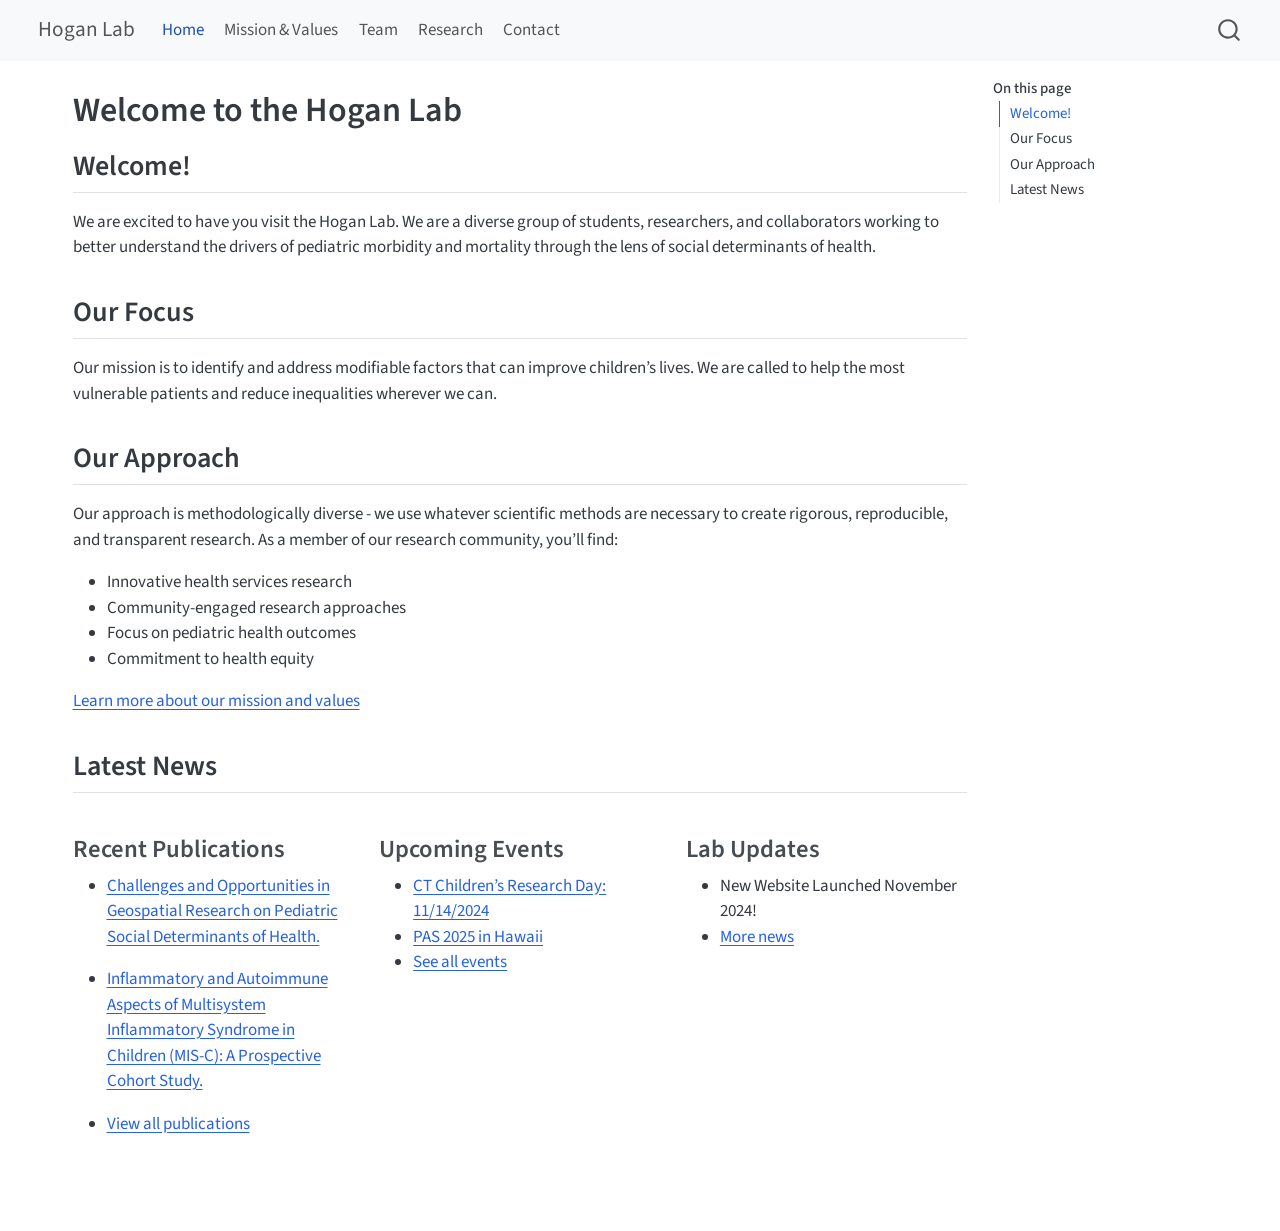
==== index.html @ 8a7f6b46 "added updated files" ====
<!DOCTYPE html>
<html xmlns="http://www.w3.org/1999/xhtml" lang="en" xml:lang="en"><head>

<meta charset="utf-8">
<meta name="generator" content="quarto-1.4.551">

<meta name="viewport" content="width=device-width, initial-scale=1.0, user-scalable=yes">


<title>Hogan Lab - Welcome to the Hogan Lab</title>
<style>
code{white-space: pre-wrap;}
span.smallcaps{font-variant: small-caps;}
div.columns{display: flex; gap: min(4vw, 1.5em);}
div.column{flex: auto; overflow-x: auto;}
div.hanging-indent{margin-left: 1.5em; text-indent: -1.5em;}
ul.task-list{list-style: none;}
ul.task-list li input[type="checkbox"] {
  width: 0.8em;
  margin: 0 0.8em 0.2em -1em; /* quarto-specific, see https://github.com/quarto-dev/quarto-cli/issues/4556 */ 
  vertical-align: middle;
}
</style>


<script src="site_libs/quarto-nav/quarto-nav.js"></script>
<script src="site_libs/quarto-nav/headroom.min.js"></script>
<script src="site_libs/clipboard/clipboard.min.js"></script>
<script src="site_libs/quarto-search/autocomplete.umd.js"></script>
<script src="site_libs/quarto-search/fuse.min.js"></script>
<script src="site_libs/quarto-search/quarto-search.js"></script>
<meta name="quarto:offset" content="./">
<script src="site_libs/quarto-html/quarto.js"></script>
<script src="site_libs/quarto-html/popper.min.js"></script>
<script src="site_libs/quarto-html/tippy.umd.min.js"></script>
<script src="site_libs/quarto-html/anchor.min.js"></script>
<link href="site_libs/quarto-html/tippy.css" rel="stylesheet">
<link href="site_libs/quarto-html/quarto-syntax-highlighting.css" rel="stylesheet" id="quarto-text-highlighting-styles">
<script src="site_libs/bootstrap/bootstrap.min.js"></script>
<link href="site_libs/bootstrap/bootstrap-icons.css" rel="stylesheet">
<link href="site_libs/bootstrap/bootstrap.min.css" rel="stylesheet" id="quarto-bootstrap" data-mode="light">
<script id="quarto-search-options" type="application/json">{
  "location": "navbar",
  "copy-button": false,
  "collapse-after": 3,
  "panel-placement": "end",
  "type": "overlay",
  "limit": 50,
  "keyboard-shortcut": [
    "f",
    "/",
    "s"
  ],
  "show-item-context": false,
  "language": {
    "search-no-results-text": "No results",
    "search-matching-documents-text": "matching documents",
    "search-copy-link-title": "Copy link to search",
    "search-hide-matches-text": "Hide additional matches",
    "search-more-match-text": "more match in this document",
    "search-more-matches-text": "more matches in this document",
    "search-clear-button-title": "Clear",
    "search-text-placeholder": "",
    "search-detached-cancel-button-title": "Cancel",
    "search-submit-button-title": "Submit",
    "search-label": "Search"
  }
}</script>


<link rel="stylesheet" href="styles.css">
</head>

<body class="nav-fixed">

<div id="quarto-search-results"></div>
  <header id="quarto-header" class="headroom fixed-top">
    <nav class="navbar navbar-expand-lg " data-bs-theme="dark">
      <div class="navbar-container container-fluid">
      <div class="navbar-brand-container mx-auto">
    <a href="./index.html" class="navbar-brand navbar-brand-logo">
    <img src="./images/logo.png" alt="" class="navbar-logo">
    </a>
    <a class="navbar-brand" href="./index.html">
    <span class="navbar-title">Hogan Lab</span>
    </a>
  </div>
            <div id="quarto-search" class="" title="Search"></div>
          <button class="navbar-toggler" type="button" data-bs-toggle="collapse" data-bs-target="#navbarCollapse" aria-controls="navbarCollapse" aria-expanded="false" aria-label="Toggle navigation" onclick="if (window.quartoToggleHeadroom) { window.quartoToggleHeadroom(); }">
  <span class="navbar-toggler-icon"></span>
</button>
          <div class="collapse navbar-collapse" id="navbarCollapse">
            <ul class="navbar-nav navbar-nav-scroll me-auto">
  <li class="nav-item">
    <a class="nav-link active" href="./index.html" aria-current="page"> 
<span class="menu-text">Home</span></a>
  </li>  
  <li class="nav-item">
    <a class="nav-link" href="./mission.html"> 
<span class="menu-text">Mission &amp; Values</span></a>
  </li>  
  <li class="nav-item">
    <a class="nav-link" href="./team.html"> 
<span class="menu-text">Team</span></a>
  </li>  
  <li class="nav-item">
    <a class="nav-link" href="./research.html"> 
<span class="menu-text">Research</span></a>
  </li>  
  <li class="nav-item">
    <a class="nav-link" href="./contact.html"> 
<span class="menu-text">Contact</span></a>
  </li>  
</ul>
          </div> <!-- /navcollapse -->
          <div class="quarto-navbar-tools">
</div>
      </div> <!-- /container-fluid -->
    </nav>
</header>
<!-- content -->
<div id="quarto-content" class="quarto-container page-columns page-rows-contents page-layout-full page-navbar">
<!-- sidebar -->
<!-- margin-sidebar -->
    <div id="quarto-margin-sidebar" class="sidebar margin-sidebar">
        <nav id="TOC" role="doc-toc" class="toc-active">
    <h2 id="toc-title">On this page</h2>
   
  <ul>
  <li><a href="#welcome" id="toc-welcome" class="nav-link active" data-scroll-target="#welcome">Welcome!</a></li>
  <li><a href="#our-focus" id="toc-our-focus" class="nav-link" data-scroll-target="#our-focus">Our Focus</a></li>
  <li><a href="#our-approach" id="toc-our-approach" class="nav-link" data-scroll-target="#our-approach">Our Approach</a></li>
  <li><a href="#latest-news" id="toc-latest-news" class="nav-link" data-scroll-target="#latest-news">Latest News</a></li>
  </ul>
</nav>
    </div>
<!-- main -->
<main class="content column-page-left" id="quarto-document-content">

<header id="title-block-header" class="quarto-title-block default">
<div class="quarto-title">
<h1 class="title">Welcome to the Hogan Lab</h1>
</div>



<div class="quarto-title-meta column-page-left">

    
  
    
  </div>
  


</header>


<section id="welcome" class="level2">
<h2 class="anchored" data-anchor-id="welcome">Welcome!</h2>
<p>We are excited to have you visit the Hogan Lab. We are a diverse group of students, researchers, and collaborators working to better understand the drivers of pediatric morbidity and mortality through the lens of social determinants of health.</p>
</section>
<section id="our-focus" class="level2">
<h2 class="anchored" data-anchor-id="our-focus">Our Focus</h2>
<p>Our mission is to identify and address modifiable factors that can improve children’s lives. We are called to help the most vulnerable patients and reduce inequalities wherever we can.</p>
</section>
<section id="our-approach" class="level2">
<h2 class="anchored" data-anchor-id="our-approach">Our Approach</h2>
<p>Our approach is methodologically diverse - we use whatever scientific methods are necessary to create rigorous, reproducible, and transparent research. As a member of our research community, you’ll find:</p>
<ul>
<li>Innovative health services research</li>
<li>Community-engaged research approaches</li>
<li>Focus on pediatric health outcomes</li>
<li>Commitment to health equity</li>
</ul>
<p><a href="./mission.html">Learn more about our mission and values</a></p>
</section>
<section id="latest-news" class="level2">
<h2 class="anchored" data-anchor-id="latest-news">Latest News</h2>
<div class="grid">
<section id="recent-publications" class="level3 g-col-4">
<h3 class="anchored" data-anchor-id="recent-publications">Recent Publications</h3>
<ul>
<li><p><a href="https://pubmed.ncbi.nlm.nih.gov/37455668/">Challenges and Opportunities in Geospatial Research on Pediatric Social Determinants of Health.</a></p></li>
<li><p><a href="https://pubmed.ncbi.nlm.nih.gov/38932242/">Inflammatory and Autoimmune Aspects of Multisystem Inflammatory Syndrome in Children (MIS-C): A Prospective Cohort Study.</a></p></li>
<li><p><a href="./publications.html">View all publications</a></p></li>
</ul>
</section>
<section id="upcoming-events" class="level3 g-col-4">
<h3 class="anchored" data-anchor-id="upcoming-events">Upcoming Events</h3>
<ul>
<li><a href="https://www.connecticutchildrens.org/research-and-innovation/research-institute/connecticut-childrens-research-symposium">CT Children’s Research Day: 11/14/2024</a></li>
<li><a href="https://www.pas-meeting.org/2025-meeting/">PAS 2025 in Hawaii</a></li>
<li><a href="events.qmd">See all events</a></li>
</ul>
</section>
<section id="lab-updates" class="level3 g-col-4">
<h3 class="anchored" data-anchor-id="lab-updates">Lab Updates</h3>
<ul>
<li>New Website Launched November 2024!</li>
<li><a href="news.qmd">More news</a></li>
</ul>
</section>
</div>


</section>

</main> <!-- /main -->
<script id="quarto-html-after-body" type="application/javascript">
window.document.addEventListener("DOMContentLoaded", function (event) {
  const toggleBodyColorMode = (bsSheetEl) => {
    const mode = bsSheetEl.getAttribute("data-mode");
    const bodyEl = window.document.querySelector("body");
    if (mode === "dark") {
      bodyEl.classList.add("quarto-dark");
      bodyEl.classList.remove("quarto-light");
    } else {
      bodyEl.classList.add("quarto-light");
      bodyEl.classList.remove("quarto-dark");
    }
  }
  const toggleBodyColorPrimary = () => {
    const bsSheetEl = window.document.querySelector("link#quarto-bootstrap");
    if (bsSheetEl) {
      toggleBodyColorMode(bsSheetEl);
    }
  }
  toggleBodyColorPrimary();  
  const icon = "";
  const anchorJS = new window.AnchorJS();
  anchorJS.options = {
    placement: 'right',
    icon: icon
  };
  anchorJS.add('.anchored');
  const isCodeAnnotation = (el) => {
    for (const clz of el.classList) {
      if (clz.startsWith('code-annotation-')) {                     
        return true;
      }
    }
    return false;
  }
  const clipboard = new window.ClipboardJS('.code-copy-button', {
    text: function(trigger) {
      const codeEl = trigger.previousElementSibling.cloneNode(true);
      for (const childEl of codeEl.children) {
        if (isCodeAnnotation(childEl)) {
          childEl.remove();
        }
      }
      return codeEl.innerText;
    }
  });
  clipboard.on('success', function(e) {
    // button target
    const button = e.trigger;
    // don't keep focus
    button.blur();
    // flash "checked"
    button.classList.add('code-copy-button-checked');
    var currentTitle = button.getAttribute("title");
    button.setAttribute("title", "Copied!");
    let tooltip;
    if (window.bootstrap) {
      button.setAttribute("data-bs-toggle", "tooltip");
      button.setAttribute("data-bs-placement", "left");
      button.setAttribute("data-bs-title", "Copied!");
      tooltip = new bootstrap.Tooltip(button, 
        { trigger: "manual", 
          customClass: "code-copy-button-tooltip",
          offset: [0, -8]});
      tooltip.show();    
    }
    setTimeout(function() {
      if (tooltip) {
        tooltip.hide();
        button.removeAttribute("data-bs-title");
        button.removeAttribute("data-bs-toggle");
        button.removeAttribute("data-bs-placement");
      }
      button.setAttribute("title", currentTitle);
      button.classList.remove('code-copy-button-checked');
    }, 1000);
    // clear code selection
    e.clearSelection();
  });
    var localhostRegex = new RegExp(/^(?:http|https):\/\/localhost\:?[0-9]*\//);
    var mailtoRegex = new RegExp(/^mailto:/);
      var filterRegex = new RegExp('/' + window.location.host + '/');
    var isInternal = (href) => {
        return filterRegex.test(href) || localhostRegex.test(href) || mailtoRegex.test(href);
    }
    // Inspect non-navigation links and adorn them if external
 	var links = window.document.querySelectorAll('a[href]:not(.nav-link):not(.navbar-brand):not(.toc-action):not(.sidebar-link):not(.sidebar-item-toggle):not(.pagination-link):not(.no-external):not([aria-hidden]):not(.dropdown-item):not(.quarto-navigation-tool)');
    for (var i=0; i<links.length; i++) {
      const link = links[i];
      if (!isInternal(link.href)) {
        // undo the damage that might have been done by quarto-nav.js in the case of
        // links that we want to consider external
        if (link.dataset.originalHref !== undefined) {
          link.href = link.dataset.originalHref;
        }
      }
    }
  function tippyHover(el, contentFn, onTriggerFn, onUntriggerFn) {
    const config = {
      allowHTML: true,
      maxWidth: 500,
      delay: 100,
      arrow: false,
      appendTo: function(el) {
          return el.parentElement;
      },
      interactive: true,
      interactiveBorder: 10,
      theme: 'quarto',
      placement: 'bottom-start',
    };
    if (contentFn) {
      config.content = contentFn;
    }
    if (onTriggerFn) {
      config.onTrigger = onTriggerFn;
    }
    if (onUntriggerFn) {
      config.onUntrigger = onUntriggerFn;
    }
    window.tippy(el, config); 
  }
  const noterefs = window.document.querySelectorAll('a[role="doc-noteref"]');
  for (var i=0; i<noterefs.length; i++) {
    const ref = noterefs[i];
    tippyHover(ref, function() {
      // use id or data attribute instead here
      let href = ref.getAttribute('data-footnote-href') || ref.getAttribute('href');
      try { href = new URL(href).hash; } catch {}
      const id = href.replace(/^#\/?/, "");
      const note = window.document.getElementById(id);
      if (note) {
        return note.innerHTML;
      } else {
        return "";
      }
    });
  }
  const xrefs = window.document.querySelectorAll('a.quarto-xref');
  const processXRef = (id, note) => {
    // Strip column container classes
    const stripColumnClz = (el) => {
      el.classList.remove("page-full", "page-columns");
      if (el.children) {
        for (const child of el.children) {
          stripColumnClz(child);
        }
      }
    }
    stripColumnClz(note)
    if (id === null || id.startsWith('sec-')) {
      // Special case sections, only their first couple elements
      const container = document.createElement("div");
      if (note.children && note.children.length > 2) {
        container.appendChild(note.children[0].cloneNode(true));
        for (let i = 1; i < note.children.length; i++) {
          const child = note.children[i];
          if (child.tagName === "P" && child.innerText === "") {
            continue;
          } else {
            container.appendChild(child.cloneNode(true));
            break;
          }
        }
        if (window.Quarto?.typesetMath) {
          window.Quarto.typesetMath(container);
        }
        return container.innerHTML
      } else {
        if (window.Quarto?.typesetMath) {
          window.Quarto.typesetMath(note);
        }
        return note.innerHTML;
      }
    } else {
      // Remove any anchor links if they are present
      const anchorLink = note.querySelector('a.anchorjs-link');
      if (anchorLink) {
        anchorLink.remove();
      }
      if (window.Quarto?.typesetMath) {
        window.Quarto.typesetMath(note);
      }
      // TODO in 1.5, we should make sure this works without a callout special case
      if (note.classList.contains("callout")) {
        return note.outerHTML;
      } else {
        return note.innerHTML;
      }
    }
  }
  for (var i=0; i<xrefs.length; i++) {
    const xref = xrefs[i];
    tippyHover(xref, undefined, function(instance) {
      instance.disable();
      let url = xref.getAttribute('href');
      let hash = undefined; 
      if (url.startsWith('#')) {
        hash = url;
      } else {
        try { hash = new URL(url).hash; } catch {}
      }
      if (hash) {
        const id = hash.replace(/^#\/?/, "");
        const note = window.document.getElementById(id);
        if (note !== null) {
          try {
            const html = processXRef(id, note.cloneNode(true));
            instance.setContent(html);
          } finally {
            instance.enable();
            instance.show();
          }
        } else {
          // See if we can fetch this
          fetch(url.split('#')[0])
          .then(res => res.text())
          .then(html => {
            const parser = new DOMParser();
            const htmlDoc = parser.parseFromString(html, "text/html");
            const note = htmlDoc.getElementById(id);
            if (note !== null) {
              const html = processXRef(id, note);
              instance.setContent(html);
            } 
          }).finally(() => {
            instance.enable();
            instance.show();
          });
        }
      } else {
        // See if we can fetch a full url (with no hash to target)
        // This is a special case and we should probably do some content thinning / targeting
        fetch(url)
        .then(res => res.text())
        .then(html => {
          const parser = new DOMParser();
          const htmlDoc = parser.parseFromString(html, "text/html");
          const note = htmlDoc.querySelector('main.content');
          if (note !== null) {
            // This should only happen for chapter cross references
            // (since there is no id in the URL)
            // remove the first header
            if (note.children.length > 0 && note.children[0].tagName === "HEADER") {
              note.children[0].remove();
            }
            const html = processXRef(null, note);
            instance.setContent(html);
          } 
        }).finally(() => {
          instance.enable();
          instance.show();
        });
      }
    }, function(instance) {
    });
  }
      let selectedAnnoteEl;
      const selectorForAnnotation = ( cell, annotation) => {
        let cellAttr = 'data-code-cell="' + cell + '"';
        let lineAttr = 'data-code-annotation="' +  annotation + '"';
        const selector = 'span[' + cellAttr + '][' + lineAttr + ']';
        return selector;
      }
      const selectCodeLines = (annoteEl) => {
        const doc = window.document;
        const targetCell = annoteEl.getAttribute("data-target-cell");
        const targetAnnotation = annoteEl.getAttribute("data-target-annotation");
        const annoteSpan = window.document.querySelector(selectorForAnnotation(targetCell, targetAnnotation));
        const lines = annoteSpan.getAttribute("data-code-lines").split(",");
        const lineIds = lines.map((line) => {
          return targetCell + "-" + line;
        })
        let top = null;
        let height = null;
        let parent = null;
        if (lineIds.length > 0) {
            //compute the position of the single el (top and bottom and make a div)
            const el = window.document.getElementById(lineIds[0]);
            top = el.offsetTop;
            height = el.offsetHeight;
            parent = el.parentElement.parentElement;
          if (lineIds.length > 1) {
            const lastEl = window.document.getElementById(lineIds[lineIds.length - 1]);
            const bottom = lastEl.offsetTop + lastEl.offsetHeight;
            height = bottom - top;
          }
          if (top !== null && height !== null && parent !== null) {
            // cook up a div (if necessary) and position it 
            let div = window.document.getElementById("code-annotation-line-highlight");
            if (div === null) {
              div = window.document.createElement("div");
              div.setAttribute("id", "code-annotation-line-highlight");
              div.style.position = 'absolute';
              parent.appendChild(div);
            }
            div.style.top = top - 2 + "px";
            div.style.height = height + 4 + "px";
            div.style.left = 0;
            let gutterDiv = window.document.getElementById("code-annotation-line-highlight-gutter");
            if (gutterDiv === null) {
              gutterDiv = window.document.createElement("div");
              gutterDiv.setAttribute("id", "code-annotation-line-highlight-gutter");
              gutterDiv.style.position = 'absolute';
              const codeCell = window.document.getElementById(targetCell);
              const gutter = codeCell.querySelector('.code-annotation-gutter');
              gutter.appendChild(gutterDiv);
            }
            gutterDiv.style.top = top - 2 + "px";
            gutterDiv.style.height = height + 4 + "px";
          }
          selectedAnnoteEl = annoteEl;
        }
      };
      const unselectCodeLines = () => {
        const elementsIds = ["code-annotation-line-highlight", "code-annotation-line-highlight-gutter"];
        elementsIds.forEach((elId) => {
          const div = window.document.getElementById(elId);
          if (div) {
            div.remove();
          }
        });
        selectedAnnoteEl = undefined;
      };
        // Handle positioning of the toggle
    window.addEventListener(
      "resize",
      throttle(() => {
        elRect = undefined;
        if (selectedAnnoteEl) {
          selectCodeLines(selectedAnnoteEl);
        }
      }, 10)
    );
    function throttle(fn, ms) {
    let throttle = false;
    let timer;
      return (...args) => {
        if(!throttle) { // first call gets through
            fn.apply(this, args);
            throttle = true;
        } else { // all the others get throttled
            if(timer) clearTimeout(timer); // cancel #2
            timer = setTimeout(() => {
              fn.apply(this, args);
              timer = throttle = false;
            }, ms);
        }
      };
    }
      // Attach click handler to the DT
      const annoteDls = window.document.querySelectorAll('dt[data-target-cell]');
      for (const annoteDlNode of annoteDls) {
        annoteDlNode.addEventListener('click', (event) => {
          const clickedEl = event.target;
          if (clickedEl !== selectedAnnoteEl) {
            unselectCodeLines();
            const activeEl = window.document.querySelector('dt[data-target-cell].code-annotation-active');
            if (activeEl) {
              activeEl.classList.remove('code-annotation-active');
            }
            selectCodeLines(clickedEl);
            clickedEl.classList.add('code-annotation-active');
          } else {
            // Unselect the line
            unselectCodeLines();
            clickedEl.classList.remove('code-annotation-active');
          }
        });
      }
  const findCites = (el) => {
    const parentEl = el.parentElement;
    if (parentEl) {
      const cites = parentEl.dataset.cites;
      if (cites) {
        return {
          el,
          cites: cites.split(' ')
        };
      } else {
        return findCites(el.parentElement)
      }
    } else {
      return undefined;
    }
  };
  var bibliorefs = window.document.querySelectorAll('a[role="doc-biblioref"]');
  for (var i=0; i<bibliorefs.length; i++) {
    const ref = bibliorefs[i];
    const citeInfo = findCites(ref);
    if (citeInfo) {
      tippyHover(citeInfo.el, function() {
        var popup = window.document.createElement('div');
        citeInfo.cites.forEach(function(cite) {
          var citeDiv = window.document.createElement('div');
          citeDiv.classList.add('hanging-indent');
          citeDiv.classList.add('csl-entry');
          var biblioDiv = window.document.getElementById('ref-' + cite);
          if (biblioDiv) {
            citeDiv.innerHTML = biblioDiv.innerHTML;
          }
          popup.appendChild(citeDiv);
        });
        return popup.innerHTML;
      });
    }
  }
});
</script>
</div> <!-- /content -->




</body></html>
---- site_libs/quarto-html/tippy.css ----
.tippy-box[data-animation=fade][data-state=hidden]{opacity:0}[data-tippy-root]{max-width:calc(100vw - 10px)}.tippy-box{position:relative;background-color:#333;color:#fff;border-radius:4px;font-size:14px;line-height:1.4;white-space:normal;outline:0;transition-property:transform,visibility,opacity}.tippy-box[data-placement^=top]>.tippy-arrow{bottom:0}.tippy-box[data-placement^=top]>.tippy-arrow:before{bottom:-7px;left:0;border-width:8px 8px 0;border-top-color:initial;transform-origin:center top}.tippy-box[data-placement^=bottom]>.tippy-arrow{top:0}.tippy-box[data-placement^=bottom]>.tippy-arrow:before{top:-7px;left:0;border-width:0 8px 8px;border-bottom-color:initial;transform-origin:center bottom}.tippy-box[data-placement^=left]>.tippy-arrow{right:0}.tippy-box[data-placement^=left]>.tippy-arrow:before{border-width:8px 0 8px 8px;border-left-color:initial;right:-7px;transform-origin:center left}.tippy-box[data-placement^=right]>.tippy-arrow{left:0}.tippy-box[data-placement^=right]>.tippy-arrow:before{left:-7px;border-width:8px 8px 8px 0;border-right-color:initial;transform-origin:center right}.tippy-box[data-inertia][data-state=visible]{transition-timing-function:cubic-bezier(.54,1.5,.38,1.11)}.tippy-arrow{width:16px;height:16px;color:#333}.tippy-arrow:before{content:"";position:absolute;border-color:transparent;border-style:solid}.tippy-content{position:relative;padding:5px 9px;z-index:1}
---- site_libs/quarto-html/quarto-syntax-highlighting.css ----
/* quarto syntax highlight colors */
:root {
  --quarto-hl-ot-color: #003B4F;
  --quarto-hl-at-color: #657422;
  --quarto-hl-ss-color: #20794D;
  --quarto-hl-an-color: #5E5E5E;
  --quarto-hl-fu-color: #4758AB;
  --quarto-hl-st-color: #20794D;
  --quarto-hl-cf-color: #003B4F;
  --quarto-hl-op-color: #5E5E5E;
  --quarto-hl-er-color: #AD0000;
  --quarto-hl-bn-color: #AD0000;
  --quarto-hl-al-color: #AD0000;
  --quarto-hl-va-color: #111111;
  --quarto-hl-bu-color: inherit;
  --quarto-hl-ex-color: inherit;
  --quarto-hl-pp-color: #AD0000;
  --quarto-hl-in-color: #5E5E5E;
  --quarto-hl-vs-color: #20794D;
  --quarto-hl-wa-color: #5E5E5E;
  --quarto-hl-do-color: #5E5E5E;
  --quarto-hl-im-color: #00769E;
  --quarto-hl-ch-color: #20794D;
  --quarto-hl-dt-color: #AD0000;
  --quarto-hl-fl-color: #AD0000;
  --quarto-hl-co-color: #5E5E5E;
  --quarto-hl-cv-color: #5E5E5E;
  --quarto-hl-cn-color: #8f5902;
  --quarto-hl-sc-color: #5E5E5E;
  --quarto-hl-dv-color: #AD0000;
  --quarto-hl-kw-color: #003B4F;
}

/* other quarto variables */
:root {
  --quarto-font-monospace: SFMono-Regular, Menlo, Monaco, Consolas, "Liberation Mono", "Courier New", monospace;
}

pre > code.sourceCode > span {
  color: #003B4F;
}

code span {
  color: #003B4F;
}

code.sourceCode > span {
  color: #003B4F;
}

div.sourceCode,
div.sourceCode pre.sourceCode {
  color: #003B4F;
}

code span.ot {
  color: #003B4F;
  font-style: inherit;
}

code span.at {
  color: #657422;
  font-style: inherit;
}

code span.ss {
  color: #20794D;
  font-style: inherit;
}

code span.an {
  color: #5E5E5E;
  font-style: inherit;
}

code span.fu {
  color: #4758AB;
  font-style: inherit;
}

code span.st {
  color: #20794D;
  font-style: inherit;
}

code span.cf {
  color: #003B4F;
  font-style: inherit;
}

code span.op {
  color: #5E5E5E;
  font-style: inherit;
}

code span.er {
  color: #AD0000;
  font-style: inherit;
}

code span.bn {
  color: #AD0000;
  font-style: inherit;
}

code span.al {
  color: #AD0000;
  font-style: inherit;
}

code span.va {
  color: #111111;
  font-style: inherit;
}

code span.bu {
  font-style: inherit;
}

code span.ex {
  font-style: inherit;
}

code span.pp {
  color: #AD0000;
  font-style: inherit;
}

code span.in {
  color: #5E5E5E;
  font-style: inherit;
}

code span.vs {
  color: #20794D;
  font-style: inherit;
}

code span.wa {
  color: #5E5E5E;
  font-style: italic;
}

code span.do {
  color: #5E5E5E;
  font-style: italic;
}

code span.im {
  color: #00769E;
  font-style: inherit;
}

code span.ch {
  color: #20794D;
  font-style: inherit;
}

code span.dt {
  color: #AD0000;
  font-style: inherit;
}

code span.fl {
  color: #AD0000;
  font-style: inherit;
}

code span.co {
  color: #5E5E5E;
  font-style: inherit;
}

code span.cv {
  color: #5E5E5E;
  font-style: italic;
}

code span.cn {
  color: #8f5902;
  font-style: inherit;
}

code span.sc {
  color: #5E5E5E;
  font-style: inherit;
}

code span.dv {
  color: #AD0000;
  font-style: inherit;
}

code span.kw {
  color: #003B4F;
  font-style: inherit;
}

.prevent-inlining {
  content: "</";
}

/*# sourceMappingURL=debc5d5d77c3f9108843748ff7464032.css.map */
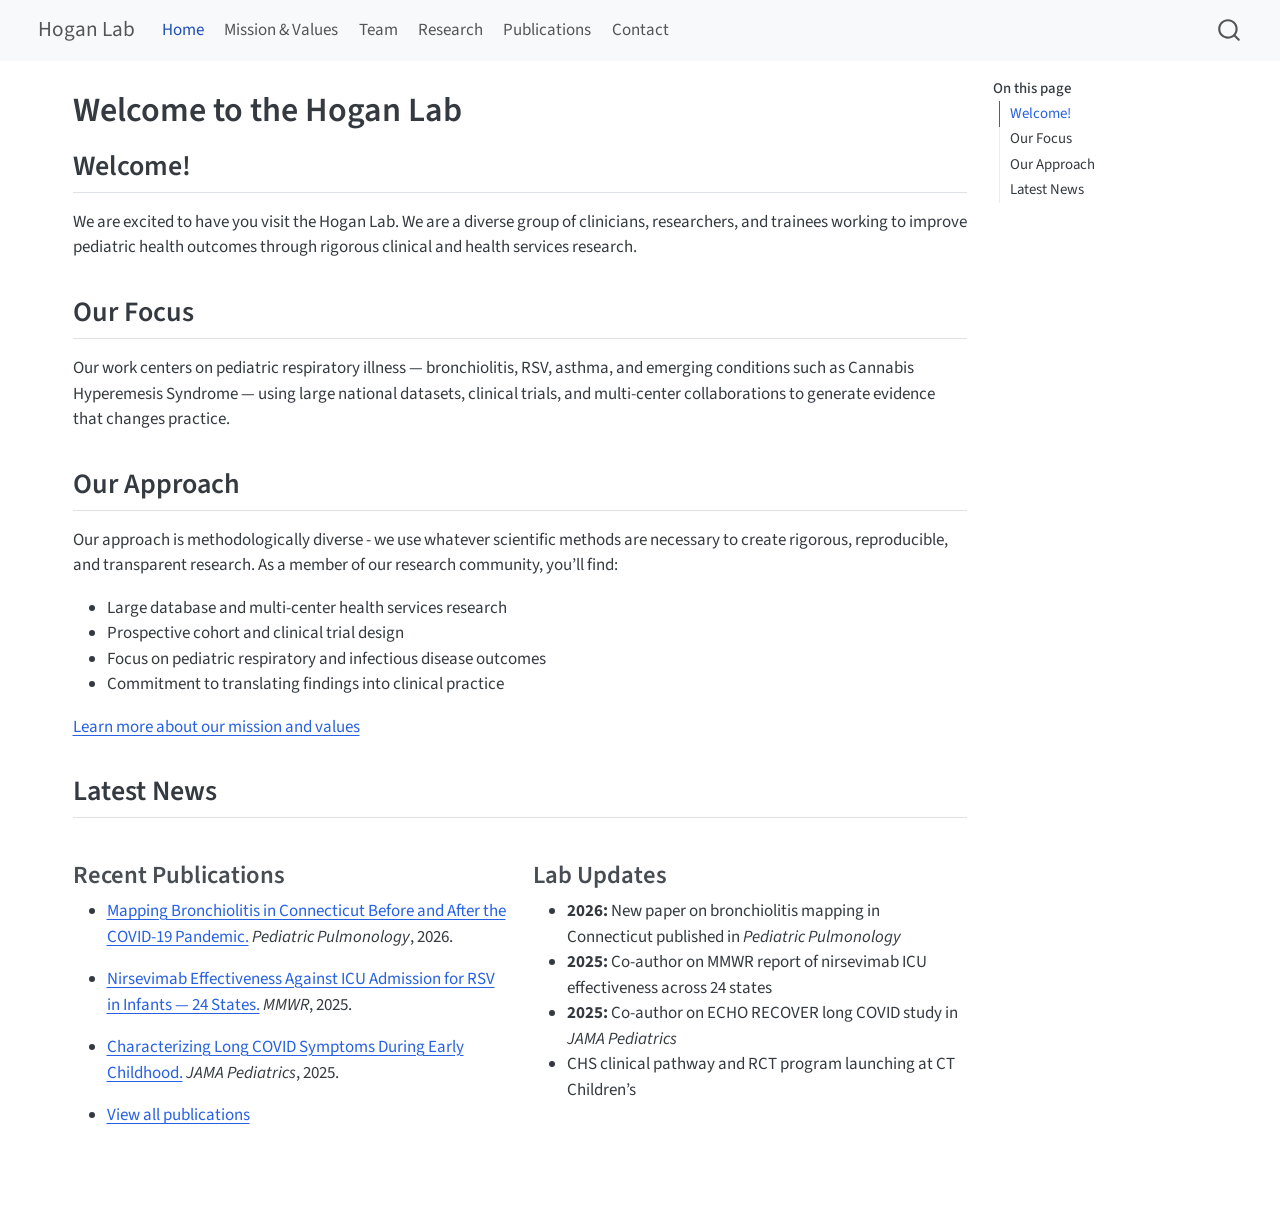
==== commit 3657a421: "Update site: scrub SDOH language, add 2025-2026 publications, add CHS research project Co-Authored-B" ====
--- a/index.html
+++ b/index.html
@@ -108,6 +108,10 @@
 <span class="menu-text">Research</span></a>
   </li>  
   <li class="nav-item">
+    <a class="nav-link" href="./publications.html"> 
+<span class="menu-text">Publications</span></a>
+  </li>  
+  <li class="nav-item">
     <a class="nav-link" href="./contact.html"> 
 <span class="menu-text">Contact</span></a>
   </li>  
@@ -158,47 +162,42 @@
 
 <section id="welcome" class="level2">
 <h2 class="anchored" data-anchor-id="welcome">Welcome!</h2>
-<p>We are excited to have you visit the Hogan Lab. We are a diverse group of students, researchers, and collaborators working to better understand the drivers of pediatric morbidity and mortality through the lens of social determinants of health.</p>
+<p>We are excited to have you visit the Hogan Lab. We are a diverse group of clinicians, researchers, and trainees working to improve pediatric health outcomes through rigorous clinical and health services research.</p>
 </section>
 <section id="our-focus" class="level2">
 <h2 class="anchored" data-anchor-id="our-focus">Our Focus</h2>
-<p>Our mission is to identify and address modifiable factors that can improve children’s lives. We are called to help the most vulnerable patients and reduce inequalities wherever we can.</p>
+<p>Our work centers on pediatric respiratory illness — bronchiolitis, RSV, asthma, and emerging conditions such as Cannabis Hyperemesis Syndrome — using large national datasets, clinical trials, and multi-center collaborations to generate evidence that changes practice.</p>
 </section>
 <section id="our-approach" class="level2">
 <h2 class="anchored" data-anchor-id="our-approach">Our Approach</h2>
 <p>Our approach is methodologically diverse - we use whatever scientific methods are necessary to create rigorous, reproducible, and transparent research. As a member of our research community, you’ll find:</p>
 <ul>
-<li>Innovative health services research</li>
-<li>Community-engaged research approaches</li>
-<li>Focus on pediatric health outcomes</li>
-<li>Commitment to health equity</li>
+<li>Large database and multi-center health services research</li>
+<li>Prospective cohort and clinical trial design</li>
+<li>Focus on pediatric respiratory and infectious disease outcomes</li>
+<li>Commitment to translating findings into clinical practice</li>
 </ul>
 <p><a href="./mission.html">Learn more about our mission and values</a></p>
 </section>
 <section id="latest-news" class="level2">
 <h2 class="anchored" data-anchor-id="latest-news">Latest News</h2>
 <div class="grid">
-<section id="recent-publications" class="level3 g-col-4">
+<section id="recent-publications" class="level3 g-col-6">
 <h3 class="anchored" data-anchor-id="recent-publications">Recent Publications</h3>
 <ul>
-<li><p><a href="https://pubmed.ncbi.nlm.nih.gov/37455668/">Challenges and Opportunities in Geospatial Research on Pediatric Social Determinants of Health.</a></p></li>
-<li><p><a href="https://pubmed.ncbi.nlm.nih.gov/38932242/">Inflammatory and Autoimmune Aspects of Multisystem Inflammatory Syndrome in Children (MIS-C): A Prospective Cohort Study.</a></p></li>
+<li><p><a href="https://doi.org/10.1002/ppul.71450">Mapping Bronchiolitis in Connecticut Before and After the COVID-19 Pandemic.</a> <em>Pediatric Pulmonology</em>, 2026.</p></li>
+<li><p><a href="https://pubmed.ncbi.nlm.nih.gov/41348586/">Nirsevimab Effectiveness Against ICU Admission for RSV in Infants — 24 States.</a> <em>MMWR</em>, 2025.</p></li>
+<li><p><a href="https://pubmed.ncbi.nlm.nih.gov/40554463/">Characterizing Long COVID Symptoms During Early Childhood.</a> <em>JAMA Pediatrics</em>, 2025.</p></li>
 <li><p><a href="./publications.html">View all publications</a></p></li>
 </ul>
 </section>
-<section id="upcoming-events" class="level3 g-col-4">
-<h3 class="anchored" data-anchor-id="upcoming-events">Upcoming Events</h3>
-<ul>
-<li><a href="https://www.connecticutchildrens.org/research-and-innovation/research-institute/connecticut-childrens-research-symposium">CT Children’s Research Day: 11/14/2024</a></li>
-<li><a href="https://www.pas-meeting.org/2025-meeting/">PAS 2025 in Hawaii</a></li>
-<li><a href="events.qmd">See all events</a></li>
-</ul>
-</section>
-<section id="lab-updates" class="level3 g-col-4">
+<section id="lab-updates" class="level3 g-col-6">
 <h3 class="anchored" data-anchor-id="lab-updates">Lab Updates</h3>
 <ul>
-<li>New Website Launched November 2024!</li>
-<li><a href="news.qmd">More news</a></li>
+<li><strong>2026:</strong> New paper on bronchiolitis mapping in Connecticut published in <em>Pediatric Pulmonology</em></li>
+<li><strong>2025:</strong> Co-author on MMWR report of nirsevimab ICU effectiveness across 24 states</li>
+<li><strong>2025:</strong> Co-author on ECHO RECOVER long COVID study in <em>JAMA Pediatrics</em></li>
+<li>CHS clinical pathway and RCT program launching at CT Children’s</li>
 </ul>
 </section>
 </div>
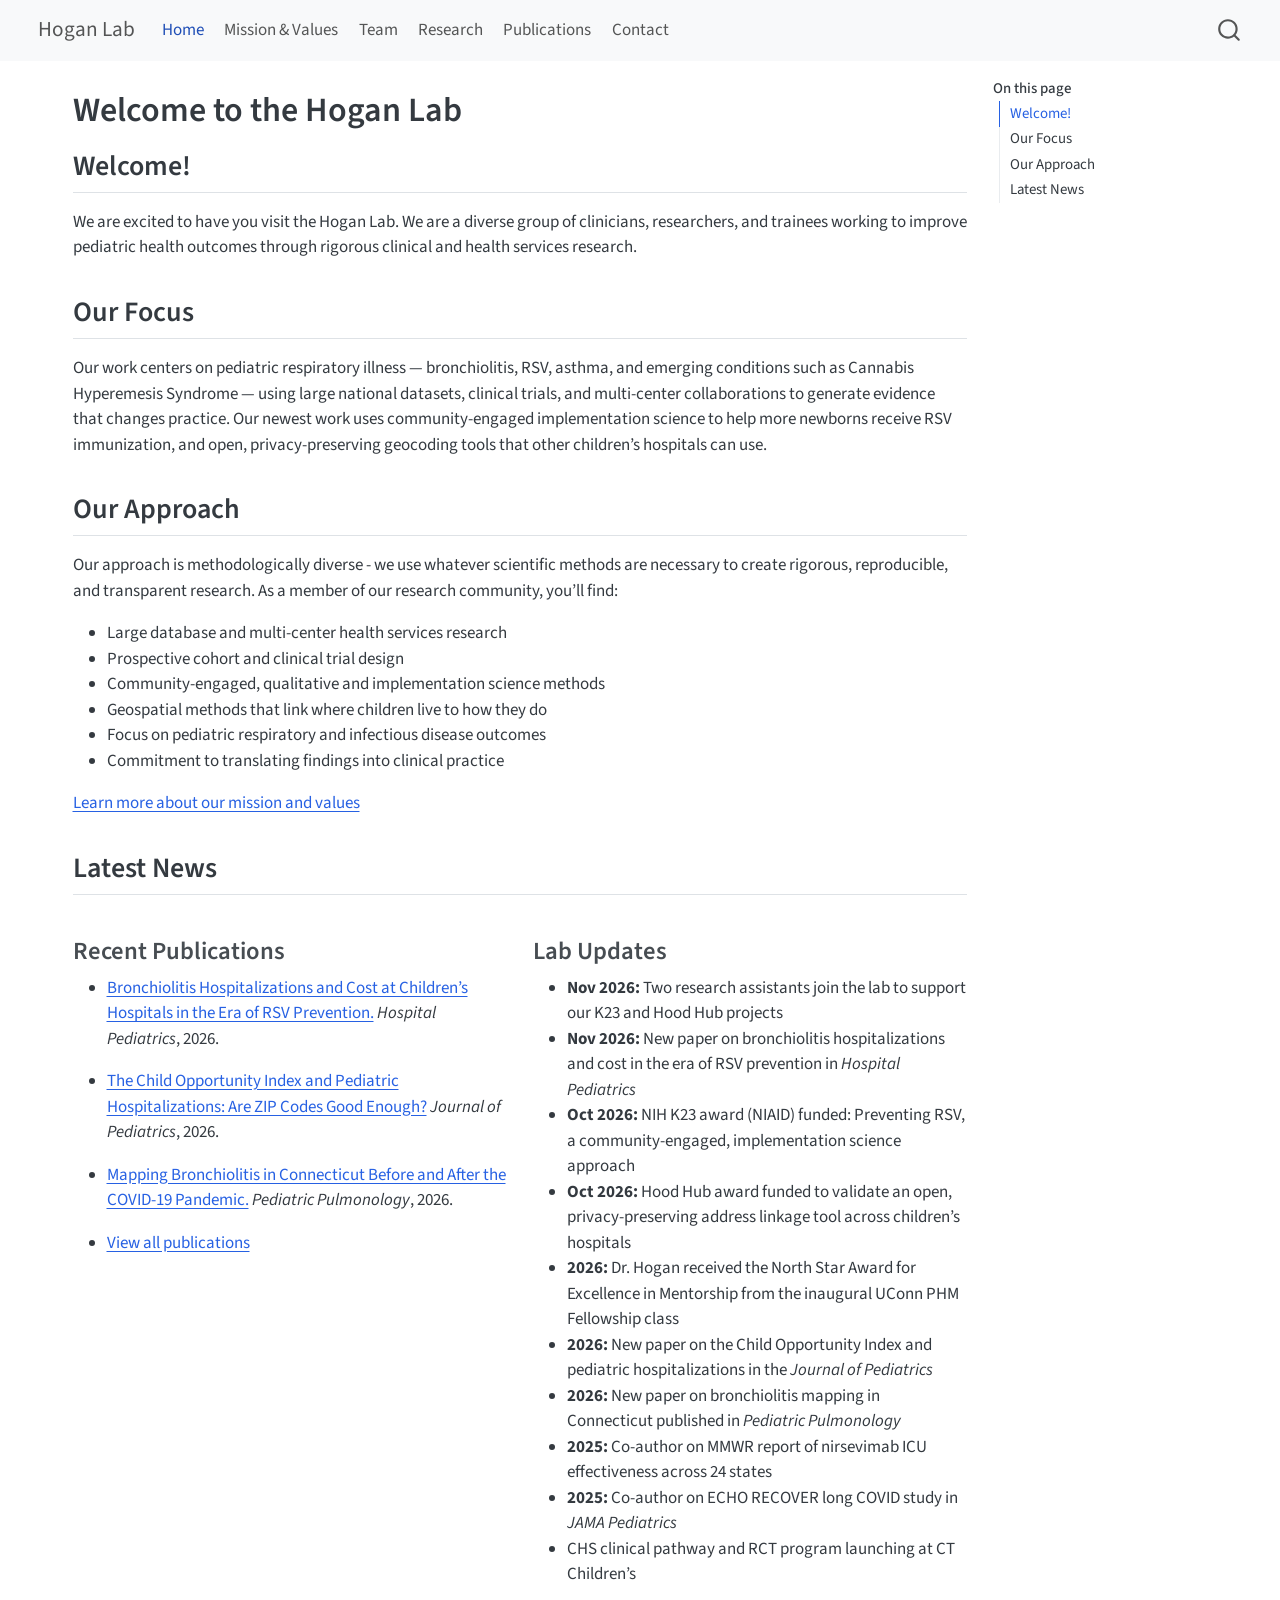
==== commit 1ed90678: "Update site for Nov 2026: new RAs, K23 and Hood Hub awards, 2026 publications Co-Authored-By: Claude" ====
--- a/index.html
+++ b/index.html
@@ -166,7 +166,7 @@
 </section>
 <section id="our-focus" class="level2">
 <h2 class="anchored" data-anchor-id="our-focus">Our Focus</h2>
-<p>Our work centers on pediatric respiratory illness — bronchiolitis, RSV, asthma, and emerging conditions such as Cannabis Hyperemesis Syndrome — using large national datasets, clinical trials, and multi-center collaborations to generate evidence that changes practice.</p>
+<p>Our work centers on pediatric respiratory illness — bronchiolitis, RSV, asthma, and emerging conditions such as Cannabis Hyperemesis Syndrome — using large national datasets, clinical trials, and multi-center collaborations to generate evidence that changes practice. Our newest work uses community-engaged implementation science to help more newborns receive RSV immunization, and open, privacy-preserving geocoding tools that other children’s hospitals can use.</p>
 </section>
 <section id="our-approach" class="level2">
 <h2 class="anchored" data-anchor-id="our-approach">Our Approach</h2>
@@ -174,6 +174,8 @@
 <ul>
 <li>Large database and multi-center health services research</li>
 <li>Prospective cohort and clinical trial design</li>
+<li>Community-engaged, qualitative and implementation science methods</li>
+<li>Geospatial methods that link where children live to how they do</li>
 <li>Focus on pediatric respiratory and infectious disease outcomes</li>
 <li>Commitment to translating findings into clinical practice</li>
 </ul>
@@ -185,15 +187,21 @@
 <section id="recent-publications" class="level3 g-col-6">
 <h3 class="anchored" data-anchor-id="recent-publications">Recent Publications</h3>
 <ul>
+<li><p><a href="https://doi.org/10.1542/hpeds.2026-009411">Bronchiolitis Hospitalizations and Cost at Children’s Hospitals in the Era of RSV Prevention.</a> <em>Hospital Pediatrics</em>, 2026.</p></li>
+<li><p><a href="https://doi.org/10.1016/j.jpeds.2026.115053">The Child Opportunity Index and Pediatric Hospitalizations: Are ZIP Codes Good Enough?</a> <em>Journal of Pediatrics</em>, 2026.</p></li>
 <li><p><a href="https://doi.org/10.1002/ppul.71450">Mapping Bronchiolitis in Connecticut Before and After the COVID-19 Pandemic.</a> <em>Pediatric Pulmonology</em>, 2026.</p></li>
-<li><p><a href="https://pubmed.ncbi.nlm.nih.gov/41348586/">Nirsevimab Effectiveness Against ICU Admission for RSV in Infants — 24 States.</a> <em>MMWR</em>, 2025.</p></li>
-<li><p><a href="https://pubmed.ncbi.nlm.nih.gov/40554463/">Characterizing Long COVID Symptoms During Early Childhood.</a> <em>JAMA Pediatrics</em>, 2025.</p></li>
 <li><p><a href="./publications.html">View all publications</a></p></li>
 </ul>
 </section>
 <section id="lab-updates" class="level3 g-col-6">
 <h3 class="anchored" data-anchor-id="lab-updates">Lab Updates</h3>
 <ul>
+<li><strong>Nov 2026:</strong> Two research assistants join the lab to support our K23 and Hood Hub projects</li>
+<li><strong>Nov 2026:</strong> New paper on bronchiolitis hospitalizations and cost in the era of RSV prevention in <em>Hospital Pediatrics</em></li>
+<li><strong>Oct 2026:</strong> NIH K23 award (NIAID) funded: Preventing RSV, a community-engaged, implementation science approach</li>
+<li><strong>Oct 2026:</strong> Hood Hub award funded to validate an open, privacy-preserving address linkage tool across children’s hospitals</li>
+<li><strong>2026:</strong> Dr.&nbsp;Hogan received the North Star Award for Excellence in Mentorship from the inaugural UConn PHM Fellowship class</li>
+<li><strong>2026:</strong> New paper on the Child Opportunity Index and pediatric hospitalizations in the <em>Journal of Pediatrics</em></li>
 <li><strong>2026:</strong> New paper on bronchiolitis mapping in Connecticut published in <em>Pediatric Pulmonology</em></li>
 <li><strong>2025:</strong> Co-author on MMWR report of nirsevimab ICU effectiveness across 24 states</li>
 <li><strong>2025:</strong> Co-author on ECHO RECOVER long COVID study in <em>JAMA Pediatrics</em></li>
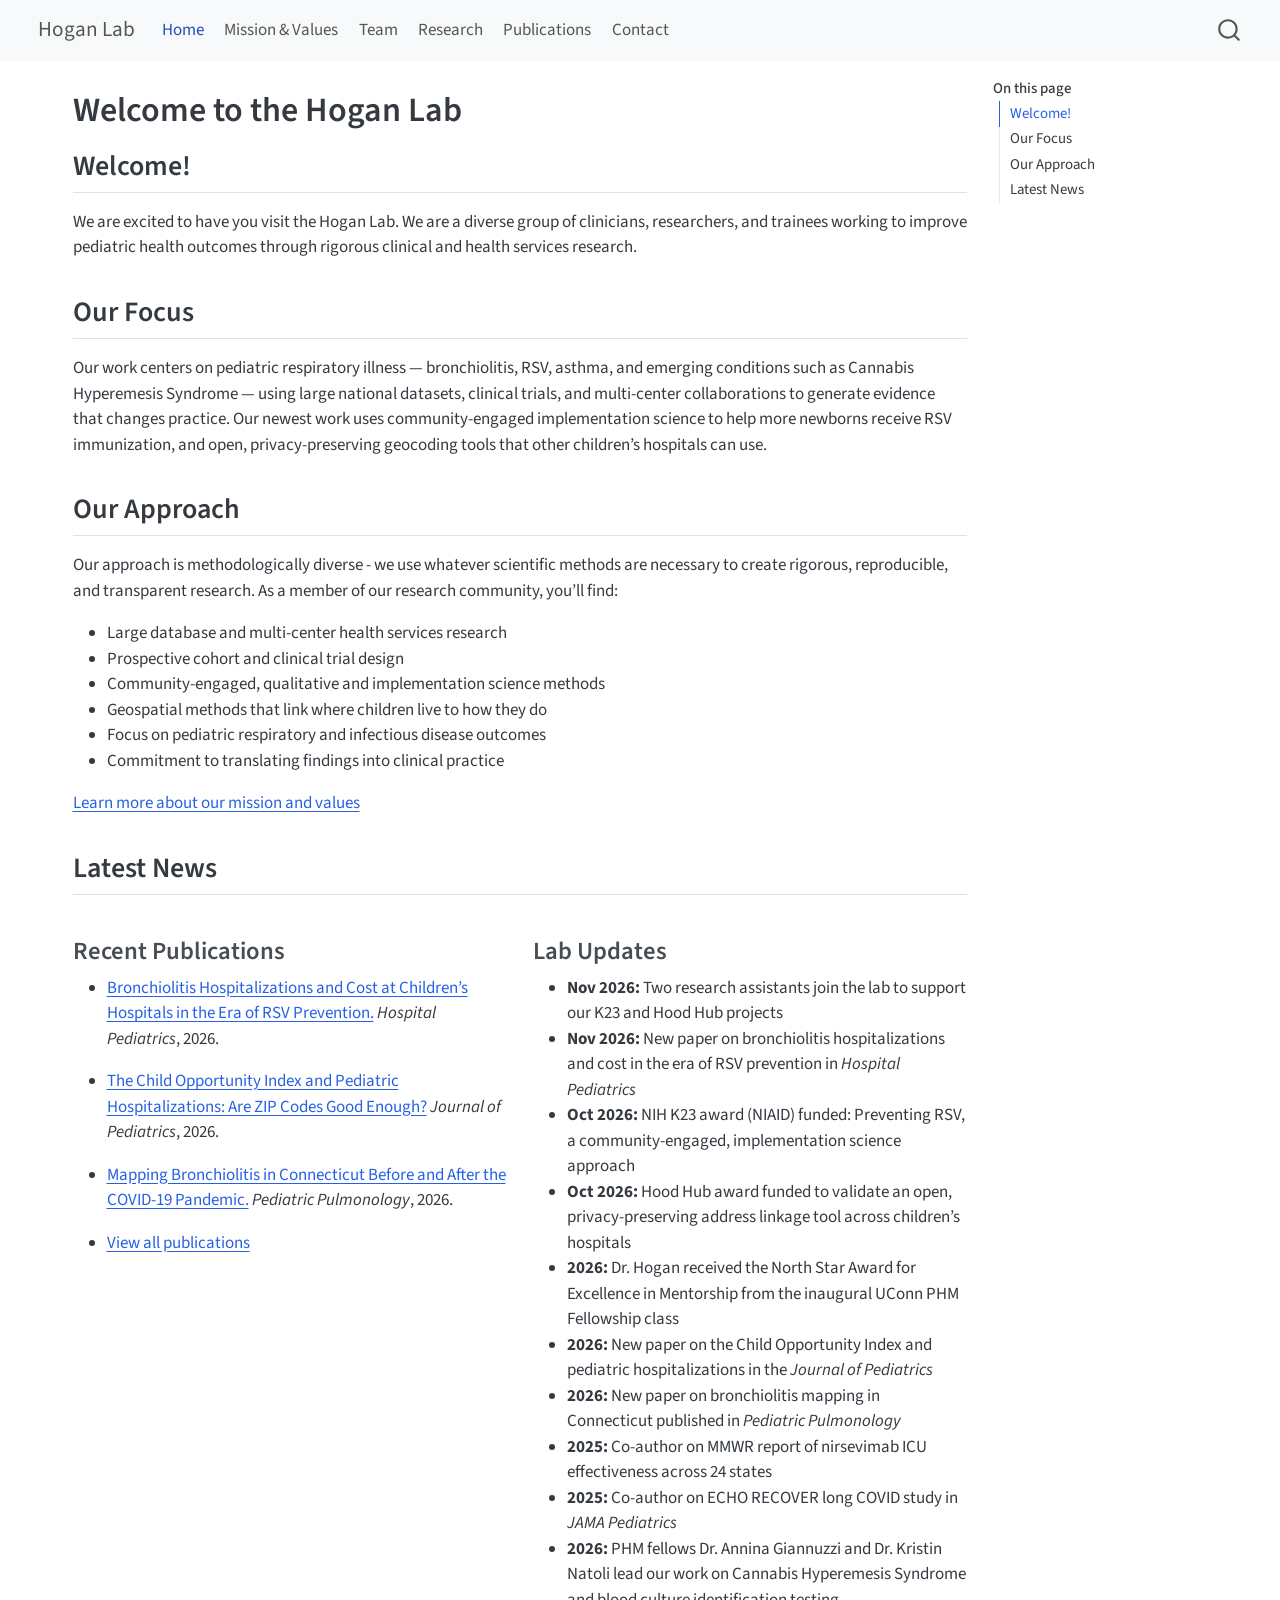
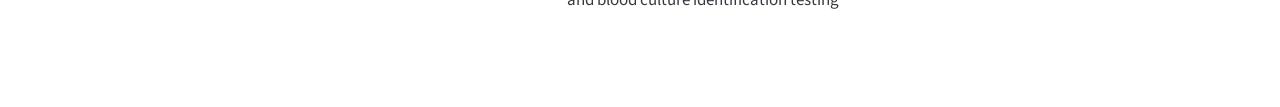
==== commit b05fd209: "Apply Alex's answers: current fellows, alumni, CHS and BCID projects, drop low value care and manual" ====
--- a/index.html
+++ b/index.html
@@ -205,7 +205,7 @@
 <li><strong>2026:</strong> New paper on bronchiolitis mapping in Connecticut published in <em>Pediatric Pulmonology</em></li>
 <li><strong>2025:</strong> Co-author on MMWR report of nirsevimab ICU effectiveness across 24 states</li>
 <li><strong>2025:</strong> Co-author on ECHO RECOVER long COVID study in <em>JAMA Pediatrics</em></li>
-<li>CHS clinical pathway and RCT program launching at CT Children’s</li>
+<li><strong>2026:</strong> PHM fellows Dr.&nbsp;Annina Giannuzzi and Dr.&nbsp;Kristin Natoli lead our work on Cannabis Hyperemesis Syndrome and blood culture identification testing</li>
 </ul>
 </section>
 </div>
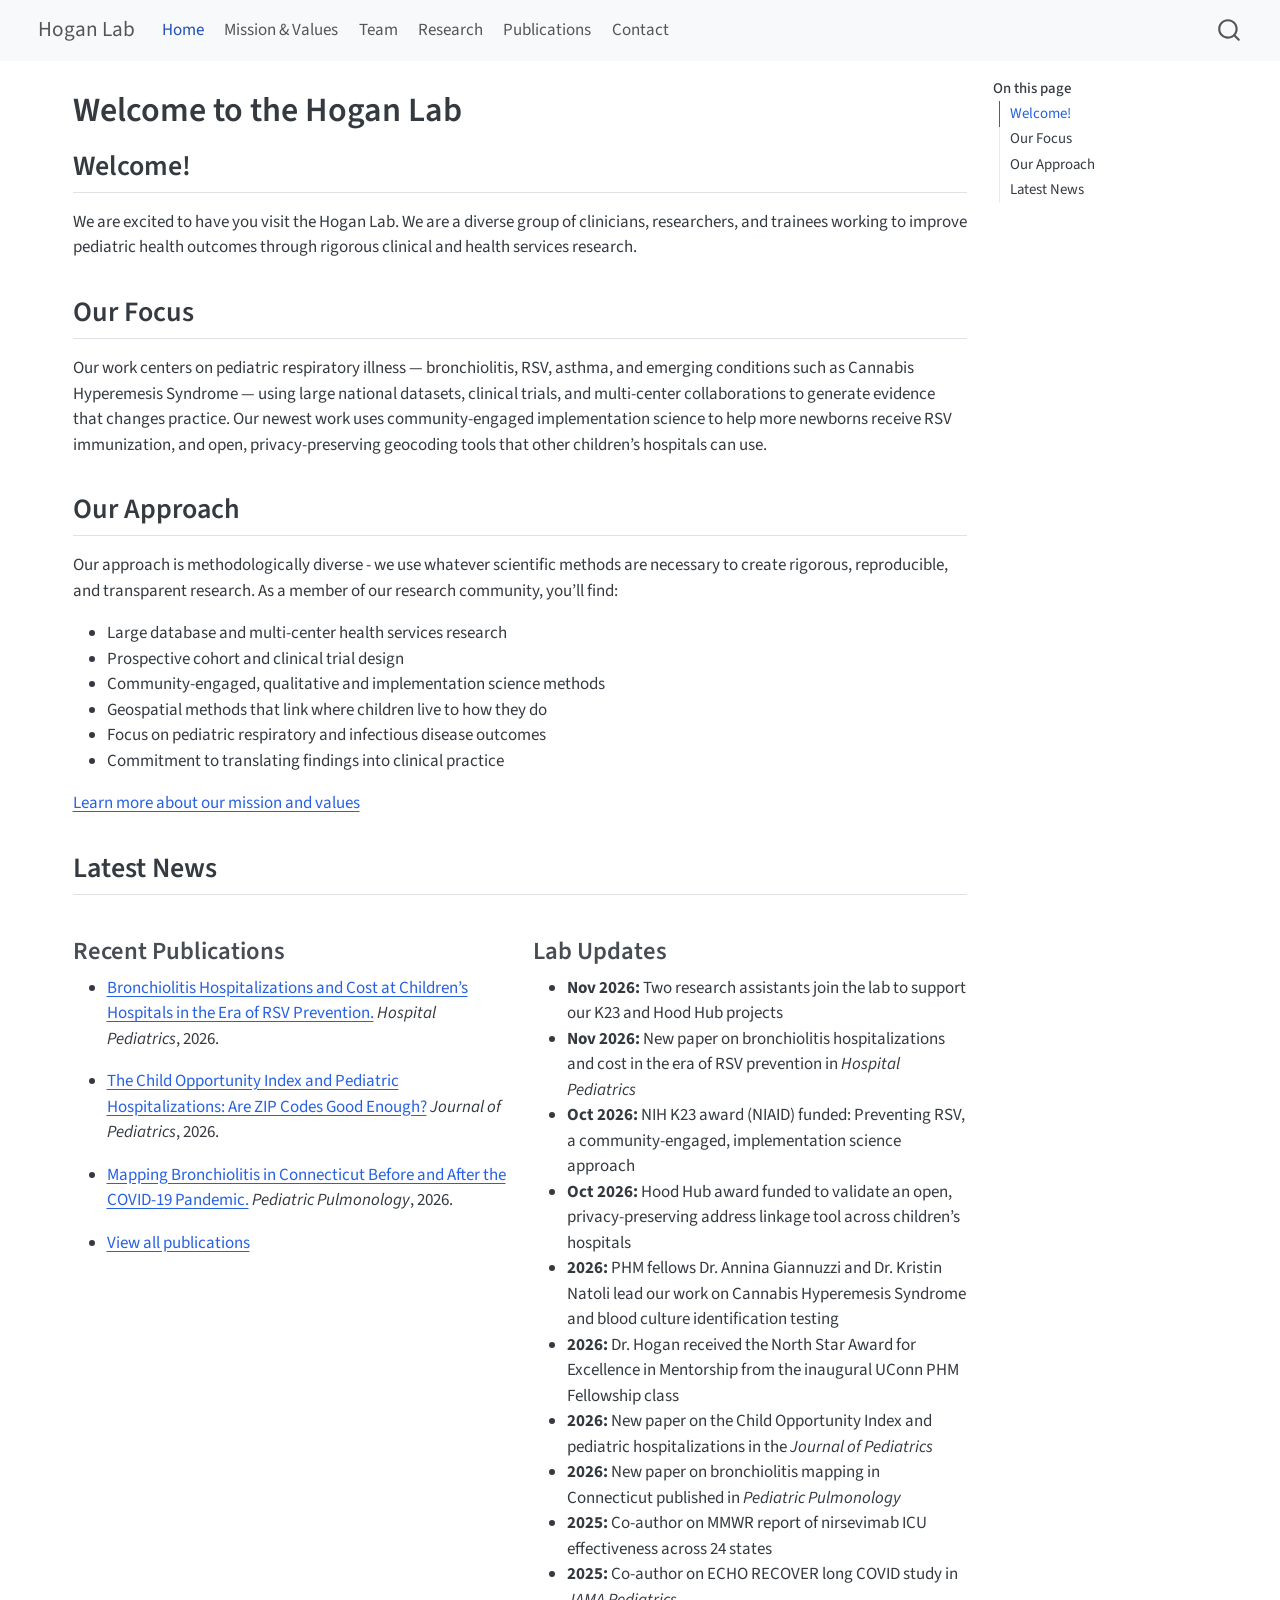
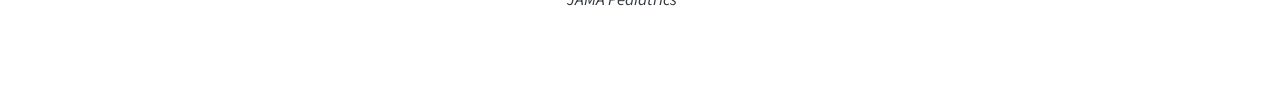
==== commit 39205ccf: "Move fellows news item up with the other 2026 updates Co-Authored-By: Claude Opus 5.5 <noreply@anthr" ====
--- a/index.html
+++ b/index.html
@@ -200,12 +200,12 @@
 <li><strong>Nov 2026:</strong> New paper on bronchiolitis hospitalizations and cost in the era of RSV prevention in <em>Hospital Pediatrics</em></li>
 <li><strong>Oct 2026:</strong> NIH K23 award (NIAID) funded: Preventing RSV, a community-engaged, implementation science approach</li>
 <li><strong>Oct 2026:</strong> Hood Hub award funded to validate an open, privacy-preserving address linkage tool across children’s hospitals</li>
+<li><strong>2026:</strong> PHM fellows Dr.&nbsp;Annina Giannuzzi and Dr.&nbsp;Kristin Natoli lead our work on Cannabis Hyperemesis Syndrome and blood culture identification testing</li>
 <li><strong>2026:</strong> Dr.&nbsp;Hogan received the North Star Award for Excellence in Mentorship from the inaugural UConn PHM Fellowship class</li>
 <li><strong>2026:</strong> New paper on the Child Opportunity Index and pediatric hospitalizations in the <em>Journal of Pediatrics</em></li>
 <li><strong>2026:</strong> New paper on bronchiolitis mapping in Connecticut published in <em>Pediatric Pulmonology</em></li>
 <li><strong>2025:</strong> Co-author on MMWR report of nirsevimab ICU effectiveness across 24 states</li>
 <li><strong>2025:</strong> Co-author on ECHO RECOVER long COVID study in <em>JAMA Pediatrics</em></li>
-<li><strong>2026:</strong> PHM fellows Dr.&nbsp;Annina Giannuzzi and Dr.&nbsp;Kristin Natoli lead our work on Cannabis Hyperemesis Syndrome and blood culture identification testing</li>
 </ul>
 </section>
 </div>
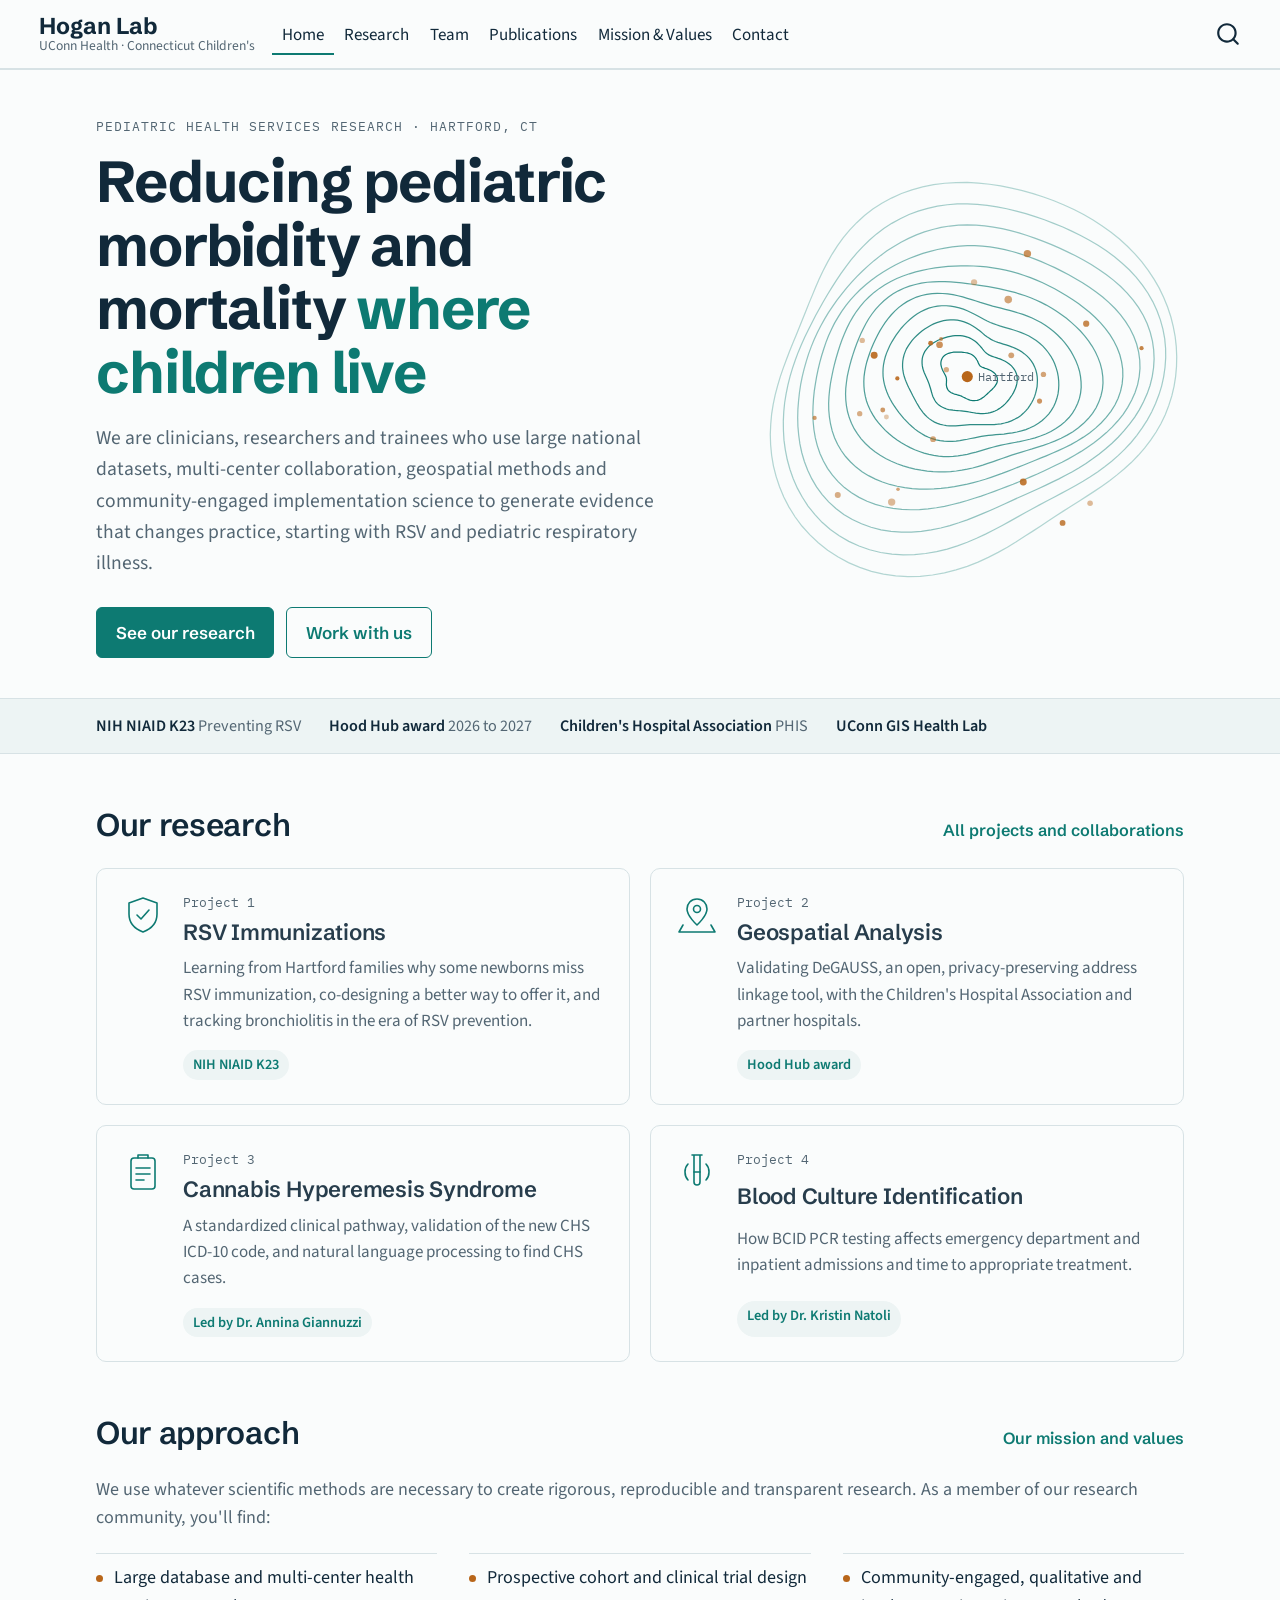
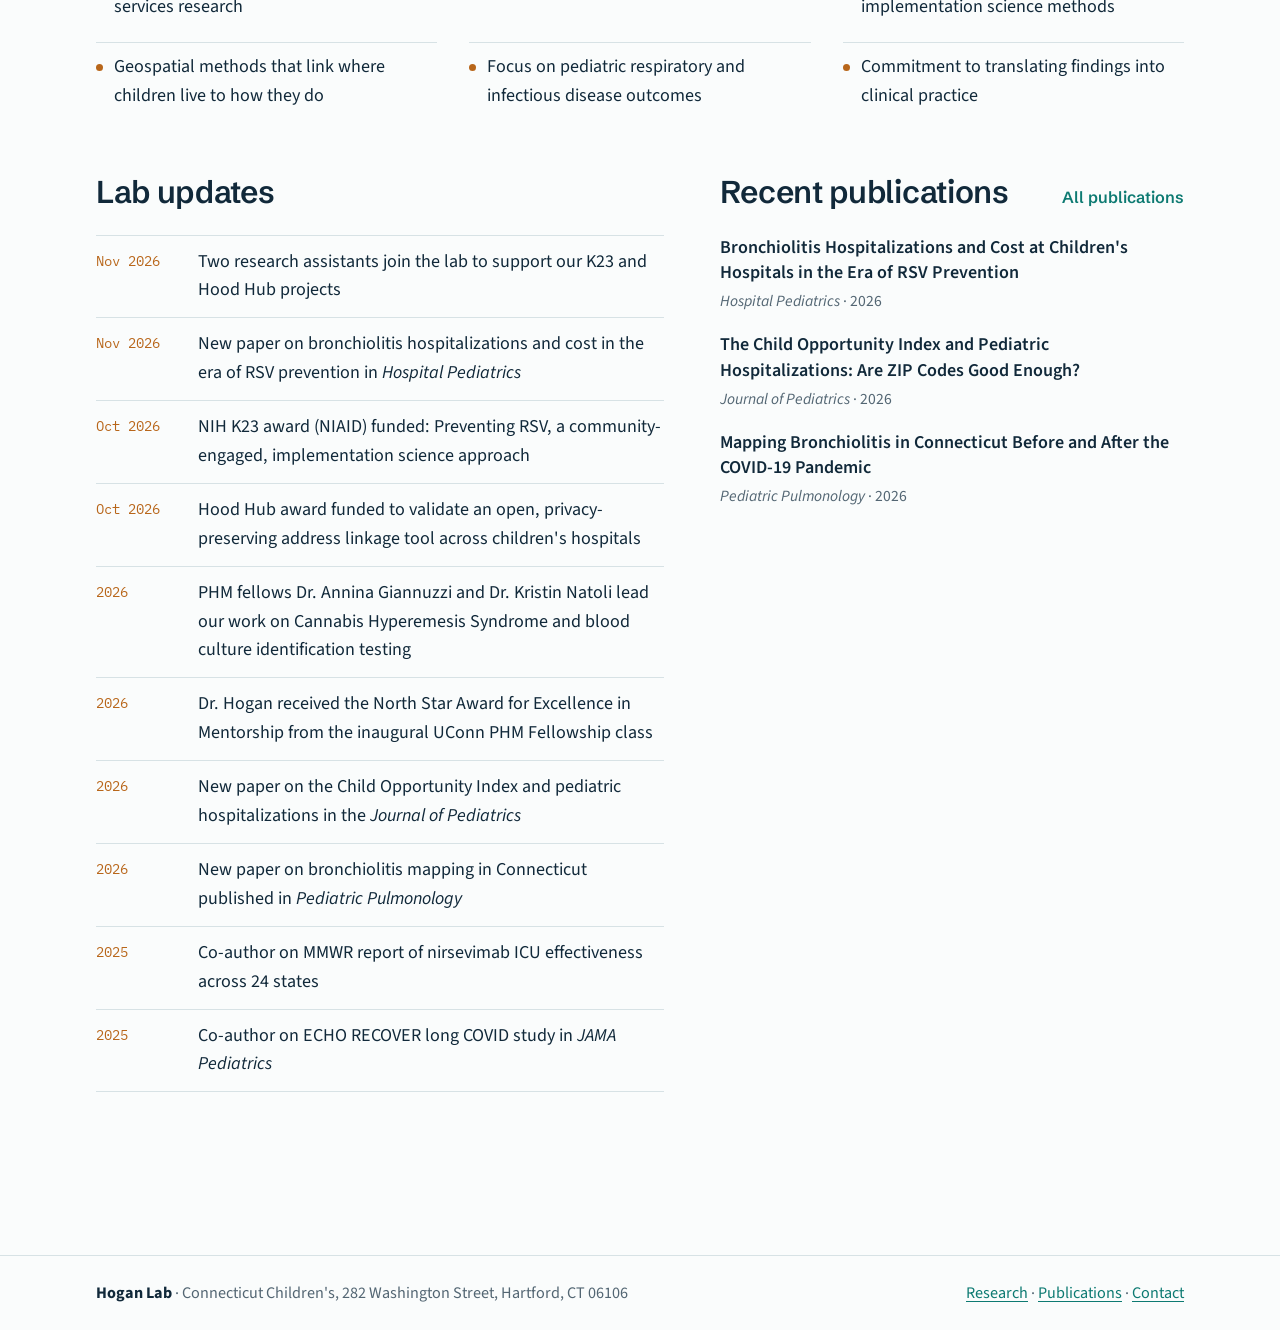
==== commit c0e8cb7a: "Apply site redesign: new theme, home layout, project icons, team cards, footer Navy and teal palette" ====
--- a/index.html
+++ b/index.html
@@ -68,10 +68,13 @@
 }</script>
 
 
+<link rel="preconnect" href="https://fonts.googleapis.com">
+<link rel="preconnect" href="https://fonts.gstatic.com" crossorigin>
+<link rel="stylesheet" href="https://fonts.googleapis.com/css2?family=Schibsted+Grotesk:wght@500;600;700&family=Source+Sans+3:ital,wght@0,400;0,600;1,400&family=IBM+Plex+Mono:wght@400;500&display=swap">
 <link rel="stylesheet" href="styles.css">
 </head>
 
-<body class="nav-fixed">
+<body class="nav-fixed page-home">
 
 <div id="quarto-search-results"></div>
   <header id="quarto-header" class="headroom fixed-top">
@@ -83,6 +86,7 @@
     </a>
     <a class="navbar-brand" href="./index.html">
     <span class="navbar-title">Hogan Lab</span>
+    <span class="navbar-subtitle">UConn Health · Connecticut Children's</span>
     </a>
   </div>
             <div id="quarto-search" class="" title="Search"></div>
@@ -96,20 +100,20 @@
 <span class="menu-text">Home</span></a>
   </li>  
   <li class="nav-item">
-    <a class="nav-link" href="./mission.html"> 
-<span class="menu-text">Mission &amp; Values</span></a>
+    <a class="nav-link" href="./research.html"> 
+<span class="menu-text">Research</span></a>
   </li>  
   <li class="nav-item">
     <a class="nav-link" href="./team.html"> 
 <span class="menu-text">Team</span></a>
   </li>  
   <li class="nav-item">
-    <a class="nav-link" href="./research.html"> 
-<span class="menu-text">Research</span></a>
+    <a class="nav-link" href="./publications.html"> 
+<span class="menu-text">Publications</span></a>
   </li>  
   <li class="nav-item">
-    <a class="nav-link" href="./publications.html"> 
-<span class="menu-text">Publications</span></a>
+    <a class="nav-link" href="./mission.html"> 
+<span class="menu-text">Mission &amp; Values</span></a>
   </li>  
   <li class="nav-item">
     <a class="nav-link" href="./contact.html"> 
@@ -126,52 +130,40 @@
 <div id="quarto-content" class="quarto-container page-columns page-rows-contents page-layout-full page-navbar">
 <!-- sidebar -->
 <!-- margin-sidebar -->
-    <div id="quarto-margin-sidebar" class="sidebar margin-sidebar">
-        <nav id="TOC" role="doc-toc" class="toc-active">
-    <h2 id="toc-title">On this page</h2>
-   
-  <ul>
-  <li><a href="#welcome" id="toc-welcome" class="nav-link active" data-scroll-target="#welcome">Welcome!</a></li>
-  <li><a href="#our-focus" id="toc-our-focus" class="nav-link" data-scroll-target="#our-focus">Our Focus</a></li>
-  <li><a href="#our-approach" id="toc-our-approach" class="nav-link" data-scroll-target="#our-approach">Our Approach</a></li>
-  <li><a href="#latest-news" id="toc-latest-news" class="nav-link" data-scroll-target="#latest-news">Latest News</a></li>
-  </ul>
-</nav>
-    </div>
 <!-- main -->
-<main class="content column-page-left" id="quarto-document-content">
-
-<header id="title-block-header" class="quarto-title-block default">
-<div class="quarto-title">
-<h1 class="title">Welcome to the Hogan Lab</h1>
+<main class="content column-screen" id="quarto-document-content">
+
+<section class="home-hero" id="welcome"><div class="lab-wrap">
+<div>
+<div class="eyebrow">Pediatric health services research · Hartford, CT</div>
+<h1>Reducing pediatric morbidity and mortality <em>where children live</em></h1>
+<p class="lede">We are clinicians, researchers and trainees who use large national datasets, multi-center collaboration, geospatial methods and community-engaged implementation science to generate evidence that changes practice, starting with RSV and pediatric respiratory illness.</p>
+<div class="home-ctas"><a class="lab-btn primary" href="./research.html">See our research</a><a class="lab-btn ghost" href="./contact.html">Work with us</a></div>
 </div>
-
-
-
-<div class="quarto-title-meta column-page-left">
-
-    
-  
-    
-  </div>
-  
-
-
-</header>
-
-
-<section id="welcome" class="level2">
-<h2 class="anchored" data-anchor-id="welcome">Welcome!</h2>
-<p>We are excited to have you visit the Hogan Lab. We are a diverse group of clinicians, researchers, and trainees working to improve pediatric health outcomes through rigorous clinical and health services research.</p>
-</section>
-<section id="our-focus" class="level2">
-<h2 class="anchored" data-anchor-id="our-focus">Our Focus</h2>
-<p>Our work centers on pediatric respiratory illness — bronchiolitis, RSV, asthma, and emerging conditions such as Cannabis Hyperemesis Syndrome — using large national datasets, clinical trials, and multi-center collaborations to generate evidence that changes practice. Our newest work uses community-engaged implementation science to help more newborns receive RSV immunization, and open, privacy-preserving geocoding tools that other children’s hospitals can use.</p>
-</section>
-<section id="our-approach" class="level2">
-<h2 class="anchored" data-anchor-id="our-approach">Our Approach</h2>
-<p>Our approach is methodologically diverse - we use whatever scientific methods are necessary to create rigorous, reproducible, and transparent research. As a member of our research community, you’ll find:</p>
-<ul>
+<svg class="home-map" id="home-map" viewBox="0 0 400 400" role="img" aria-label="Abstract contour map with a marked point for Hartford"></svg>
+</div></section>
+
+<div class="home-support"><div class="lab-wrap">
+<span><b>NIH NIAID K23</b> Preventing RSV</span>
+<span><b>Hood Hub award</b> 2026 to 2027</span>
+<span><b>Children's Hospital Association</b> PHIS</span>
+<span><b>UConn GIS Health Lab</b></span>
+</div></div>
+
+<section class="home-block" id="our-research"><div class="lab-wrap">
+<div class="home-head"><h2>Our research</h2><a href="./research.html">All projects and collaborations</a></div>
+<div class="project-grid">
+<a class="project-card" href="./research.html#project-1-rsv-immunizations"><svg class="lab-icon" viewBox="0 0 44 44" aria-hidden="true"><path d="M22 5 L36 10 V21 C36 30 30 36 22 39 C14 36 8 30 8 21 V10 Z"/><path d="M16 22 l4 4 l8 -9"/></svg><div class="n">Project 1</div><h3>RSV Immunizations</h3><p>Learning from Hartford families why some newborns miss RSV immunization, co-designing a better way to offer it, and tracking bronchiolitis in the era of RSV prevention.</p><span class="lab-tag">NIH NIAID K23</span></a>
+<a class="project-card" href="./research.html#project-2-geospatial-analysis"><svg class="lab-icon" viewBox="0 0 44 44" aria-hidden="true"><path d="M22 6 C16 6 12 10.5 12 16 C12 23 22 32 22 32 C22 32 32 23 32 16 C32 10.5 28 6 22 6 Z"/><circle cx="22" cy="16" r="3.5"/><path d="M8 32 L4 39 H40 L36 32"/></svg><div class="n">Project 2</div><h3>Geospatial Analysis</h3><p>Validating DeGAUSS, an open, privacy-preserving address linkage tool, with the Children's Hospital Association and partner hospitals.</p><span class="lab-tag">Hood Hub award</span></a>
+<a class="project-card" href="./research.html#project-3-cannabis-hyperemesis-syndrome-chs"><svg class="lab-icon" viewBox="0 0 44 44" aria-hidden="true"><rect x="10" y="8" width="24" height="31" rx="3"/><path d="M17 8 V5 H27 V8"/><path d="M15 18 H29 M15 24 H29 M15 30 H23"/></svg><div class="n">Project 3</div><h3>Cannabis Hyperemesis Syndrome</h3><p>A standardized clinical pathway, validation of the new CHS ICD-10 code, and natural language processing to find CHS cases.</p><span class="lab-tag">Led by Dr.&nbsp;Annina Giannuzzi</span></a>
+<a class="project-card" href="./research.html#project-4-blood-culture-identification-testing"><svg class="lab-icon" viewBox="0 0 44 44" aria-hidden="true"><path d="M17 5 H27 M19 5 V32 C19 36 25 36 25 32 V5"/><path d="M19 22 H25"/><path d="M31 14 C35 18 35 26 31 30 M13 14 C9 18 9 26 13 30"/></svg><div class="n">Project 4</div><h3>Blood Culture Identification</h3><p>How BCID PCR testing affects emergency department and inpatient admissions and time to appropriate treatment.</p><span class="lab-tag">Led by Dr.&nbsp;Kristin Natoli</span></a>
+</div>
+</div></section>
+
+<section class="home-block" id="our-approach"><div class="lab-wrap">
+<div class="home-head"><h2>Our approach</h2><a href="./mission.html">Our mission and values</a></div>
+<p class="lede" style="color:var(--muted);margin-bottom:20px">We use whatever scientific methods are necessary to create rigorous, reproducible and transparent research. As a member of our research community, you'll find:</p>
+<ul class="approach-list">
 <li>Large database and multi-center health services research</li>
 <li>Prospective cohort and clinical trial design</li>
 <li>Community-engaged, qualitative and implementation science methods</li>
@@ -179,39 +171,57 @@
 <li>Focus on pediatric respiratory and infectious disease outcomes</li>
 <li>Commitment to translating findings into clinical practice</li>
 </ul>
-<p><a href="./mission.html">Learn more about our mission and values</a></p>
-</section>
-<section id="latest-news" class="level2">
-<h2 class="anchored" data-anchor-id="latest-news">Latest News</h2>
-<div class="grid">
-<section id="recent-publications" class="level3 g-col-6">
-<h3 class="anchored" data-anchor-id="recent-publications">Recent Publications</h3>
-<ul>
-<li><p><a href="https://doi.org/10.1542/hpeds.2026-009411">Bronchiolitis Hospitalizations and Cost at Children’s Hospitals in the Era of RSV Prevention.</a> <em>Hospital Pediatrics</em>, 2026.</p></li>
-<li><p><a href="https://doi.org/10.1016/j.jpeds.2026.115053">The Child Opportunity Index and Pediatric Hospitalizations: Are ZIP Codes Good Enough?</a> <em>Journal of Pediatrics</em>, 2026.</p></li>
-<li><p><a href="https://doi.org/10.1002/ppul.71450">Mapping Bronchiolitis in Connecticut Before and After the COVID-19 Pandemic.</a> <em>Pediatric Pulmonology</em>, 2026.</p></li>
-<li><p><a href="./publications.html">View all publications</a></p></li>
+</div></section>
+
+<section class="home-block" id="latest-news"><div class="lab-wrap home-two">
+<div id="lab-updates">
+<div class="home-head"><h2>Lab updates</h2></div>
+<ul class="news-list">
+<li><time>Nov 2026</time><span>Two research assistants join the lab to support our K23 and Hood Hub projects</span></li>
+<li><time>Nov 2026</time><span>New paper on bronchiolitis hospitalizations and cost in the era of RSV prevention in <em>Hospital Pediatrics</em></span></li>
+<li><time>Oct 2026</time><span>NIH K23 award (NIAID) funded: Preventing RSV, a community-engaged, implementation science approach</span></li>
+<li><time>Oct 2026</time><span>Hood Hub award funded to validate an open, privacy-preserving address linkage tool across children's hospitals</span></li>
+<li><time>2026</time><span>PHM fellows Dr.&nbsp;Annina Giannuzzi and Dr.&nbsp;Kristin Natoli lead our work on Cannabis Hyperemesis Syndrome and blood culture identification testing</span></li>
+<li><time>2026</time><span>Dr.&nbsp;Hogan received the North Star Award for Excellence in Mentorship from the inaugural UConn PHM Fellowship class</span></li>
+<li><time>2026</time><span>New paper on the Child Opportunity Index and pediatric hospitalizations in the <em>Journal of Pediatrics</em></span></li>
+<li><time>2026</time><span>New paper on bronchiolitis mapping in Connecticut published in <em>Pediatric Pulmonology</em></span></li>
+<li><time>2025</time><span>Co-author on MMWR report of nirsevimab ICU effectiveness across 24 states</span></li>
+<li><time>2025</time><span>Co-author on ECHO RECOVER long COVID study in <em>JAMA Pediatrics</em></span></li>
 </ul>
-</section>
-<section id="lab-updates" class="level3 g-col-6">
-<h3 class="anchored" data-anchor-id="lab-updates">Lab Updates</h3>
-<ul>
-<li><strong>Nov 2026:</strong> Two research assistants join the lab to support our K23 and Hood Hub projects</li>
-<li><strong>Nov 2026:</strong> New paper on bronchiolitis hospitalizations and cost in the era of RSV prevention in <em>Hospital Pediatrics</em></li>
-<li><strong>Oct 2026:</strong> NIH K23 award (NIAID) funded: Preventing RSV, a community-engaged, implementation science approach</li>
-<li><strong>Oct 2026:</strong> Hood Hub award funded to validate an open, privacy-preserving address linkage tool across children’s hospitals</li>
-<li><strong>2026:</strong> PHM fellows Dr.&nbsp;Annina Giannuzzi and Dr.&nbsp;Kristin Natoli lead our work on Cannabis Hyperemesis Syndrome and blood culture identification testing</li>
-<li><strong>2026:</strong> Dr.&nbsp;Hogan received the North Star Award for Excellence in Mentorship from the inaugural UConn PHM Fellowship class</li>
-<li><strong>2026:</strong> New paper on the Child Opportunity Index and pediatric hospitalizations in the <em>Journal of Pediatrics</em></li>
-<li><strong>2026:</strong> New paper on bronchiolitis mapping in Connecticut published in <em>Pediatric Pulmonology</em></li>
-<li><strong>2025:</strong> Co-author on MMWR report of nirsevimab ICU effectiveness across 24 states</li>
-<li><strong>2025:</strong> Co-author on ECHO RECOVER long COVID study in <em>JAMA Pediatrics</em></li>
+</div>
+<div id="recent-publications">
+<div class="home-head"><h2>Recent publications</h2><a href="./publications.html">All publications</a></div>
+<ul class="pub-list">
+<li><a href="https://doi.org/10.1542/hpeds.2026-009411">Bronchiolitis Hospitalizations and Cost at Children's Hospitals in the Era of RSV Prevention</a><small><em>Hospital Pediatrics</em> · 2026</small></li>
+<li><a href="https://doi.org/10.1016/j.jpeds.2026.115053">The Child Opportunity Index and Pediatric Hospitalizations: Are ZIP Codes Good Enough?</a><small><em>Journal of Pediatrics</em> · 2026</small></li>
+<li><a href="https://doi.org/10.1002/ppul.71450">Mapping Bronchiolitis in Connecticut Before and After the COVID-19 Pandemic</a><small><em>Pediatric Pulmonology</em> · 2026</small></li>
 </ul>
-</section>
 </div>
-
-
-</section>
+</div></section>
+
+<script>
+(function(){
+  var svg=document.getElementById('home-map');if(!svg)return;var ns='http://www.w3.org/2000/svg';
+  function h(x){var s=Math.sin(x*12.9898)*43758.5453;return s-Math.floor(s)}
+  var cx=205,cy=190;
+  for(var k=0;k<11;k++){
+    var d='',r0=22+k*15.5;
+    for(var i=0;i<=120;i++){
+      var t=i/120*Math.PI*2;
+      var r=r0+Math.sin(t*2+k*.35)*(4+k*1.4)+Math.sin(t*3+1.3)*(2+k*.9)+Math.cos(t*5+k)*1.6;
+      d+=(i?'L':'M')+(cx+r*Math.cos(t)*1.04).toFixed(1)+' '+(cy+r*Math.sin(t)*.94).toFixed(1);
+    }
+    var p=document.createElementNS(ns,'path');p.setAttribute('d',d+'Z');p.setAttribute('opacity',(1-k*.07).toFixed(2));svg.appendChild(p);
+  }
+  for(var j=0;j<26;j++){
+    var a=h(j+1)*Math.PI*2,rr=20+h(j+7)*150,c=document.createElementNS(ns,'circle');
+    c.setAttribute('cx',(cx+rr*Math.cos(a)).toFixed(1));c.setAttribute('cy',(cy+rr*Math.sin(a)*.9).toFixed(1));
+    c.setAttribute('r',(1.6+h(j+3)*1.8).toFixed(1));c.setAttribute('class','hot');c.setAttribute('opacity',(.35+h(j+5)*.55).toFixed(2));svg.appendChild(c);
+  }
+  var m=document.createElementNS(ns,'circle');m.setAttribute('cx',cx);m.setAttribute('cy',cy);m.setAttribute('r',5);m.setAttribute('class','hot');svg.appendChild(m);
+  var tx=document.createElementNS(ns,'text');tx.setAttribute('x',cx+10);tx.setAttribute('y',cy+4);tx.textContent='Hartford';svg.appendChild(tx);
+})();
+</script>
 
 </main> <!-- /main -->
 <script id="quarto-html-after-body" type="application/javascript">
@@ -624,6 +634,11 @@
 });
 </script>
 </div> <!-- /content -->
+<footer class="lab-footer"><div class="lab-wrap">
+<span><b>Hogan Lab</b> · Connecticut Children's, 282 Washington Street, Hartford, CT 06106</span>
+<span><a href="./research.html">Research</a> · <a href="./publications.html">Publications</a> · <a href="./contact.html">Contact</a></span>
+</div></footer>
+
 
 
 
--- a/styles.css
+++ b/styles.css
@@ -0,0 +1,141 @@
+/* Hogan Lab theme, Nov 2026.
+   Harbor navy ink, teal accent, amber for dates; Schibsted Grotesk headings, Source Sans 3 text. */
+:root{
+  --paper:#FAFCFC; --tint:#EDF4F4; --line:#D7E2E5; --ink:#11293A; --muted:#536673;
+  --accent:#0D7A72; --accent-ink:#FFFFFF; --signal:#B8661A;
+  --f-display:"Schibsted Grotesk","Helvetica Neue",Arial,sans-serif;
+  --f-body:"Source Sans 3","Source Sans Pro","Segoe UI",Arial,sans-serif;
+  --f-mono:"IBM Plex Mono",ui-monospace,Menlo,Consolas,monospace;
+  --bs-body-bg:var(--paper); --bs-body-color:var(--ink); --bs-link-color:var(--accent);
+  --bs-link-hover-color:var(--accent); --bs-border-color:var(--line); --bs-heading-color:var(--ink);
+  --bs-body-font-family:var(--f-body);
+}
+@media (prefers-color-scheme: dark){:root{
+  --paper:#0C1820; --tint:#122531; --line:#223947; --ink:#E4EDF0; --muted:#98ABB6;
+  --accent:#4CC0B2; --accent-ink:#06201D; --signal:#EBA45C; color-scheme:dark}}
+
+body{background:var(--paper)!important;color:var(--ink)!important;font-family:var(--f-body);font-size:1.0625rem;line-height:1.6}
+a{color:var(--accent)}
+a:hover{color:var(--accent);text-decoration-thickness:2px}
+a:focus-visible,button:focus-visible{outline:2px solid var(--accent);outline-offset:3px;border-radius:4px}
+h1,h2,h3,h4,.title{font-family:var(--f-display)!important;color:var(--ink)!important;letter-spacing:-.01em;text-wrap:balance}
+h1,.title{font-weight:700}
+h2,h3{font-weight:600}
+h2{border-bottom:0!important;padding-bottom:0}
+main.content h1{font-size:2.1rem}
+main.content h2{font-size:1.6rem;margin-top:2.2rem}
+main.content h3{font-size:1.25rem}
+main.content p,main.content li{max-width:70ch}
+hr{border-color:var(--line);opacity:1}
+.anchorjs-link{color:var(--muted)!important}
+#title-block-header{margin-bottom:.5rem}
+#title-block-header .title{font-size:2.4rem}
+
+/* navbar */
+#quarto-header,#quarto-header .navbar{background:var(--paper)!important;border-bottom:1px solid var(--line)}
+#quarto-header .navbar-brand-logo{display:none}
+#quarto-header .navbar-brand{display:flex;flex-direction:column;line-height:1.1;color:var(--ink)!important}
+#quarto-header .navbar-title{font-family:var(--f-display);font-weight:700;font-size:1.35rem;color:var(--ink)}
+.navbar-subtitle{font-size:.8rem;color:var(--muted);font-family:var(--f-body)}
+#quarto-header .nav-link{color:var(--ink)!important;font-size:1rem;border-bottom:2px solid transparent;padding-bottom:.25rem}
+#quarto-header .nav-link:hover{color:var(--accent)!important}
+#quarto-header .nav-link.active{color:var(--ink)!important;border-bottom-color:var(--accent)}
+#quarto-header .navbar-toggler{border-color:var(--line)}
+#quarto-search .aa-DetachedSearchButtonIcon,#quarto-search .aa-SubmitIcon{color:var(--ink)!important}
+.aa-Panel,.aa-DetachedContainer,.aa-Form,.aa-DetachedFormContainer{background:var(--paper)!important;color:var(--ink)!important}
+
+/* table of contents */
+#TOC,#toc-title,.sidebar nav[role=doc-toc]>ul a{color:var(--muted)!important}
+.sidebar nav[role=doc-toc] ul>li>a.active{color:var(--accent)!important;border-left-color:var(--accent)!important}
+#toc-title{font-family:var(--f-mono);font-size:.75rem;letter-spacing:.08em;text-transform:uppercase}
+
+/* shared helpers */
+.lab-wrap{max-width:1120px;margin:0 auto;padding-left:max(16px,env(safe-area-inset-left,0px));padding-right:max(16px,env(safe-area-inset-right,0px))}
+.eyebrow{font-family:var(--f-mono);font-size:.75rem;letter-spacing:.08em;text-transform:uppercase;color:var(--muted)}
+.lab-btn{display:inline-block;font-family:var(--f-display);font-weight:600;font-size:1rem;padding:.65rem 1.1rem;border-radius:6px;text-decoration:none;border:1.5px solid var(--accent)}
+.lab-btn.primary{background:var(--accent);color:var(--accent-ink)!important}
+.lab-btn.ghost{color:var(--accent)}
+.lab-btn:hover{text-decoration:none;filter:brightness(1.08)}
+.lab-icon{width:44px;height:44px;stroke:var(--accent);fill:none;stroke-width:1.6;stroke-linecap:round;stroke-linejoin:round;flex:none}
+
+/* home */
+.page-home main.content{padding:0!important;margin:0!important;max-width:none}
+.page-home main.content p,.page-home main.content li{max-width:none}
+.home-hero .lab-wrap{display:grid;grid-template-columns:minmax(0,1.15fr) minmax(0,.85fr);gap:40px;align-items:center;padding-block:48px 40px}
+.home-hero h1{font-size:clamp(2.1rem,5vw,3.4rem)!important;line-height:1.1;letter-spacing:-.02em;margin:.75rem 0 0}
+.home-hero h1 em{font-style:normal;color:var(--accent)!important}
+.home-hero p.lede{max-width:56ch!important;margin:1.1rem 0 0;color:var(--muted);font-size:1.15rem}
+.home-ctas{display:flex;flex-wrap:wrap;gap:12px;margin-top:1.6rem}
+.home-map{width:100%;max-width:100%;aspect-ratio:1/1;display:block}
+.home-map path{fill:none;stroke:var(--accent);stroke-width:1.1}
+.home-map .hot{fill:var(--signal)}
+.home-map text{font-family:var(--f-mono);font-size:11px;fill:var(--muted)}
+.home-support{border-top:1px solid var(--line);border-bottom:1px solid var(--line);background:var(--tint)}
+.home-support .lab-wrap{display:flex;flex-wrap:wrap;gap:8px 28px;padding-block:14px;font-size:.95rem;color:var(--muted)}
+.home-support b{color:var(--ink);font-weight:600}
+.home-block .lab-wrap{padding-block:52px}
+.home-block+.home-block .lab-wrap{padding-top:0}
+.home-head{display:flex;flex-wrap:wrap;justify-content:space-between;align-items:baseline;gap:8px 20px;margin-bottom:24px}
+.home-head h2{font-size:1.85rem!important;margin:0!important}
+.home-head a{font-family:var(--f-display);font-weight:600;font-size:.95rem;text-decoration:none}
+.project-grid{display:grid;grid-template-columns:repeat(2,minmax(0,1fr));gap:20px}
+.project-card{border:1px solid var(--line);border-radius:10px;padding:24px;display:grid;grid-template-columns:auto 1fr;gap:6px 18px;background:var(--paper);color:var(--ink);text-decoration:none}
+.project-card:hover{border-color:var(--accent);text-decoration:none;color:var(--ink)}
+.project-card .lab-icon{grid-row:span 3}
+.project-card .n{font-family:var(--f-mono);font-size:.75rem;color:var(--muted)}
+.project-card h3{font-size:1.3rem!important;margin:0!important}
+.project-card p{margin:4px 0 0;color:var(--muted);font-size:1rem;line-height:1.55}
+.lab-tag{grid-column:2;justify-self:start;margin-top:10px;font-size:.85rem;font-weight:600;color:var(--accent);background:var(--tint);padding:3px 10px;border-radius:99px}
+.approach-list{list-style:none;margin:0;padding:0;display:grid;grid-template-columns:repeat(auto-fit,minmax(min(100%,300px),1fr));gap:10px 32px}
+.approach-list li{padding:10px 0 10px 18px;border-top:1px solid var(--line);position:relative}
+.approach-list li::before{content:"";position:absolute;left:0;top:1.15em;width:7px;height:7px;border-radius:50%;background:var(--signal)}
+.home-two{display:grid;grid-template-columns:minmax(0,1.1fr) minmax(0,.9fr);gap:56px}
+.news-list{list-style:none;margin:0;padding:0}
+.news-list li{display:grid;grid-template-columns:86px 1fr;gap:16px;padding-block:12px;border-top:1px solid var(--line)}
+.news-list li:last-child{border-bottom:1px solid var(--line)}
+.news-list time{font-family:var(--f-mono);font-size:.8rem;color:var(--signal);padding-top:3px;font-variant-numeric:tabular-nums}
+.pub-list{list-style:none;margin:0;padding:0;display:grid;gap:18px}
+.pub-list li{display:grid;gap:4px}
+.pub-list a{color:var(--ink);font-weight:600;text-decoration:none;line-height:1.4}
+.pub-list a:hover{color:var(--accent)}
+.pub-list small{font-size:.92rem;color:var(--muted)}
+
+/* research */
+.page-research main .columns{display:flex!important;flex-direction:row-reverse;justify-content:flex-end;gap:20px;border:1px solid var(--line);border-radius:10px;padding:24px;margin:20px 0}
+.page-research main .columns .column{width:auto!important;min-width:0}
+.page-research main .columns h2{margin-top:0!important;font-size:1.4rem}
+.page-research main .columns p:last-child{margin-bottom:0}
+
+/* team */
+.page-team main section.level2{margin-top:2rem}
+.page-team main section.level2>h2{font-family:var(--f-mono)!important;font-size:.8rem!important;font-weight:500;letter-spacing:.08em;text-transform:uppercase;color:var(--muted)!important}
+.page-team .people-grid{display:grid;grid-template-columns:repeat(auto-fill,minmax(min(100%,360px),1fr));gap:18px}
+.page-team section.person{display:grid;grid-template-columns:96px minmax(0,1fr);gap:18px;align-items:start;background:var(--paper);border:1px solid var(--line);border-radius:10px;padding:18px}
+.page-team section.person.lead{grid-template-columns:200px minmax(0,1fr);gap:28px;background:var(--tint)}
+.page-team .person-photo img,.page-team .person-photo .mono{width:96px;height:96px;border-radius:50%;object-fit:cover;object-position:50% 20%;display:block}
+.page-team .lead .person-photo img{width:200px;height:200px;border-radius:10px}
+.page-team .person-photo .mono{display:grid;place-items:center;background:var(--tint);color:var(--accent);font-family:var(--f-display);font-weight:600;font-size:1.6rem}
+.page-team .person h3{margin:0!important;font-size:1.2rem}
+.page-team .person .role{color:var(--accent);font-weight:600;margin:2px 0 8px;font-size:.95rem}
+.page-team .person p{color:var(--muted);font-size:1rem;margin-bottom:0}
+
+/* publications */
+.page-pubs main ol li{padding-block:.35rem}
+.page-pubs main ol li::marker{color:var(--muted);font-family:var(--f-mono);font-size:.85em}
+.page-pubs main ol li strong{color:var(--ink)}
+
+/* footer */
+.lab-footer{border-top:1px solid var(--line);margin-top:3rem;background:var(--paper)}
+.lab-footer .lab-wrap{display:flex;flex-wrap:wrap;justify-content:space-between;gap:12px 24px;padding-block:24px;font-size:.95rem;color:var(--muted)}
+.lab-footer b{color:var(--ink)}
+
+@media (max-width:820px){
+  .home-hero .lab-wrap{grid-template-columns:1fr;padding-block:28px}
+  .home-map{max-width:280px;justify-self:center}
+  .project-grid,.home-two{grid-template-columns:1fr}
+  .home-two{gap:40px}
+  .page-team section.person.lead{grid-template-columns:1fr}
+  .page-team .lead .person-photo img{width:160px;height:160px}
+  .page-research main .columns{flex-direction:column-reverse}
+}
+@media (max-width:420px){.page-team section.person{grid-template-columns:64px minmax(0,1fr)}.page-team .person-photo img,.page-team .person-photo .mono{width:64px;height:64px;font-size:1.2rem}}
